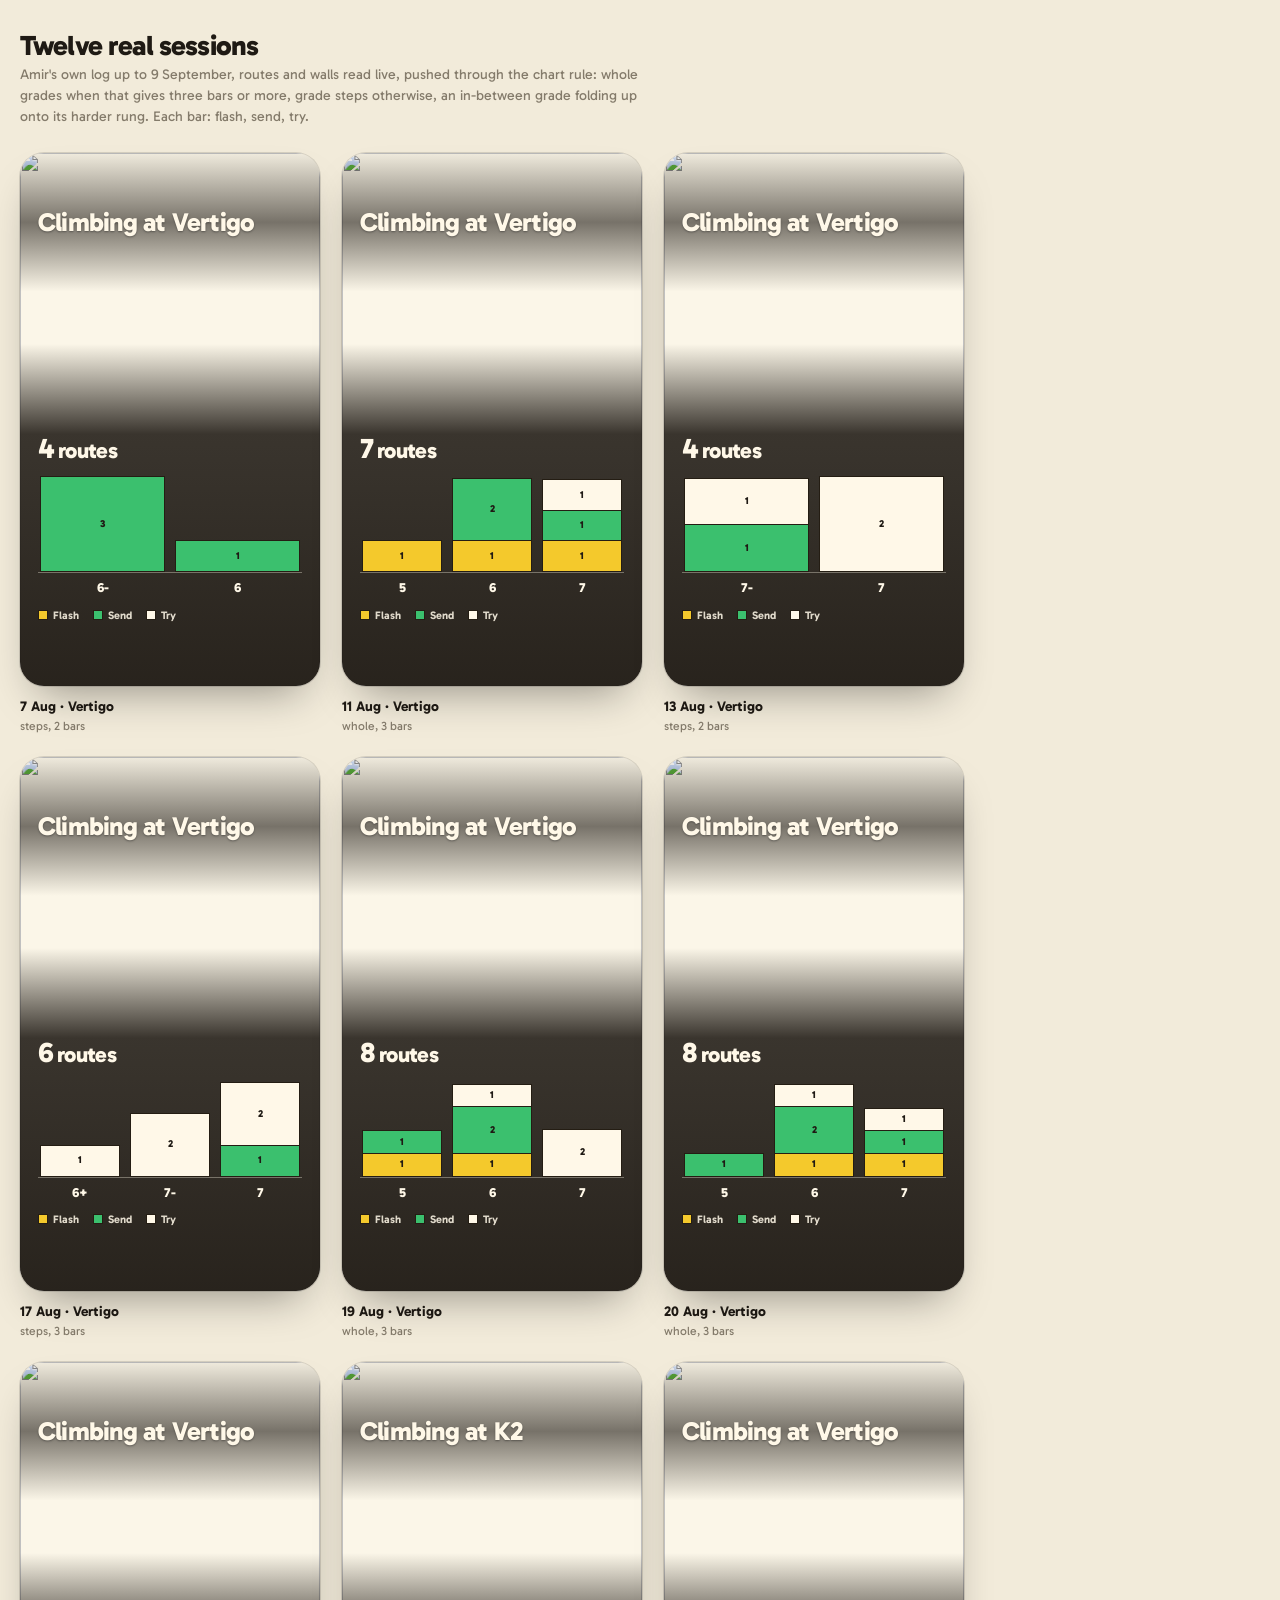
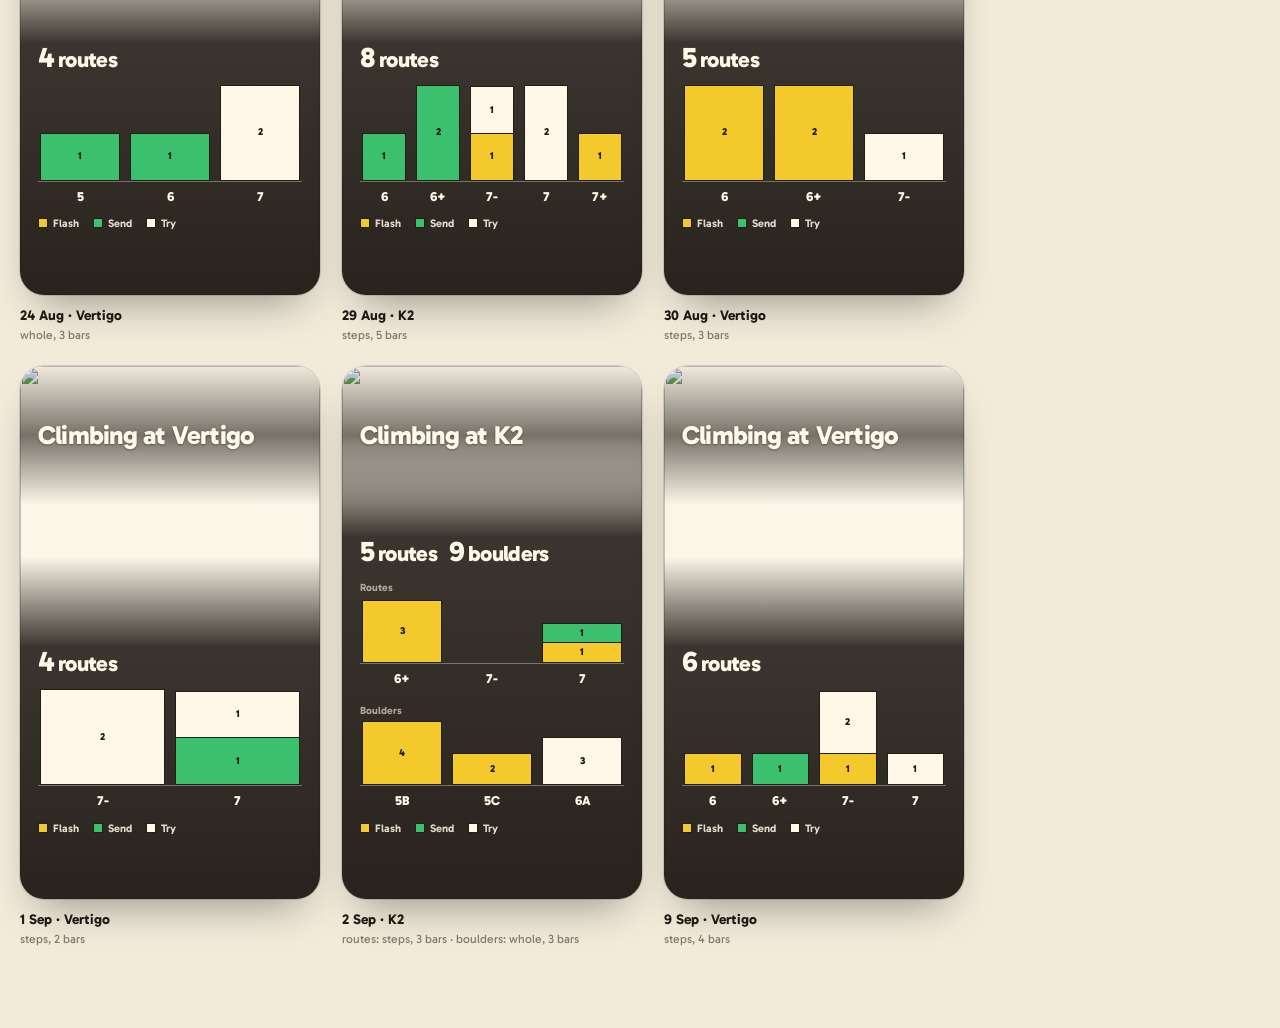
==== sessions.html @ 4f6001ca "Twelve real sessions through the chart rule" ====
<!doctype html>
<html lang="en">
<head>
<meta charset="utf-8">
<meta name="viewport" content="width=device-width, initial-scale=1, viewport-fit=cover">
<title>Twelve real sessions</title>
<link rel="preconnect" href="https://fonts.googleapis.com">
<link rel="preconnect" href="https://fonts.gstatic.com" crossorigin>
<link href="https://fonts.googleapis.com/css2?family=Gabarito:wght@400;500;600;700;800&display=swap" rel="stylesheet">
<link rel="stylesheet" href="./app.css">
<style>
  :root { --ink: #1F1A14; --muted: #847B6B; --line: #E5DCC4; --font-display: "Gabarito", system-ui, -apple-system, sans-serif; --cream: #FFF8E8; }
  * { box-sizing: border-box; }
  html, body { margin: 0; padding: 0; }
  body { background: var(--bg); color: var(--ink); font-family: var(--font-body); font-size: 15px; line-height: 1.5; -webkit-font-smoothing: antialiased; }
  .page { max-width: 1320px; margin: 0 auto; padding: 32px 20px 80px; }
  h1 { font-family: var(--font-display); font-weight: 800; font-size: 28px; letter-spacing: -.03em; margin: 0 0 4px; line-height: 1; }
  .lede { color: var(--muted); max-width: 640px; margin: 0 0 26px; font-size: 14px; }
  .grid { display: flex; flex-wrap: wrap; gap: 22px; }
  .opt { flex: none; width: 300px; }
  .opt .cap { font-family: var(--font-display); font-weight: 700; font-size: 14px; margin: 10px 0 0; }
  .opt .sub { color: var(--muted); font-size: 12px; }
  /* holds: holdHTML's emission, small */
  .hold.sm.hx { flex: 0 0 var(--hs); width: var(--hs); height: var(--hs); }
  .hold.sm.hx .route.sm { flex: 0 0 var(--hs); width: var(--hs); height: var(--hs); font-size: calc(var(--hs) * .3); --rox: 3px; --roy: 4px; --rbw: 2px; }
  .hold.sm.hx .badge-sent { width: 15px; height: 15px; top: -5px; right: -5px; }
  .hold.sm.hx .badge-sent svg { width: 8px; height: 8px; }

  /* ===== THE POSTER. 1080×1920, opaque. The lane's own wall photo is the
     whole picture. The place is the headline, the city under it, the date
     small. Then how much was climbed. Then ONE highlight if the session
     earned one, printed as the same tape the send sticker uses, so the two
     things people share are one family. On a quiet session the holds
     climbed sit where the tape would, no ticks, the count already says how
     many were sent. A paper foot with the lockup and the store line. */
  .card { width: 270px; aspect-ratio: 9 / 16; border-radius: 22px; overflow: hidden; position: relative; background: var(--paper-2);
    display: flex; flex-direction: column; box-shadow: 0 0 0 1px rgba(0,0,0,.12), 0 22px 44px -18px rgba(0,0,0,.4); }
  .card .ph { position: relative; flex: 1; min-height: 0; overflow: hidden; }
  .card .ph img { position: absolute; inset: 0; width: 100%; height: 100%; object-fit: cover; object-position: 60% 30%; }
  .card .scrim { position: absolute; inset: 0; background: linear-gradient(180deg, rgba(31,26,20,.05) 0%, rgba(31,26,20,.55) 13%, rgba(31,26,20,0) 26%, rgba(31,26,20,0) 50%, rgba(31,26,20,.86) 64%, rgba(31,26,20,.97) 100%); }
  .card .ph.plate { background: var(--ink); }
  .card .ph.plate::before { content: ""; position: absolute; inset: 0; opacity: .75;
    background-image: radial-gradient(circle, rgba(255,255,255,.16) 1.2px, transparent 1.5px); background-size: 7px 7px;
    -webkit-mask: linear-gradient(128deg, transparent 12%, #000 78%); mask: linear-gradient(128deg, transparent 12%, #000 78%); }
  .card .ph.plate .scrim { display: none; }
  .card .who { position: absolute; top: 16px; left: 18px; display: flex; align-items: center; gap: 8px; color: var(--cream); font-size: 12.5px; font-weight: 700; z-index: 2; }
  .card .who b { width: 26px; height: 26px; border-radius: 50%; background: linear-gradient(135deg,#F08227,#E555A7); border: 2px solid var(--cream); }
  .card .who .d { font-weight: 600; opacity: .7; margin-left: 2px; }
  /* the words: "Climbing at Vertigo" up top. The count
     of routes and boulders is the big figure. Then the one line the rule
     wrote, named for what it is: an epic project sent, a big flash, a new
     hardest. No date (the post carries one), no sends, no holds. */
  .card .top { position: absolute; top: 58px; left: 18px; right: 18px; color: var(--cream); z-index: 2; text-shadow: 0 1px 2px rgba(0,0,0,.35); }
  .card .top .hl { font-family: var(--font-display); font-weight: 800; font-size: 26px; letter-spacing: -.03em; line-height: .95; }
  .card .top .ctx { font-family: var(--font-display); font-weight: 700; font-size: 14px; color: rgba(255,248,232,.78); margin-top: 4px; }
  .card .words { position: absolute; left: 18px; right: 18px; bottom: 62px; color: var(--cream); z-index: 2; }
  .card .n { font-family: var(--font-display); font-weight: 800; font-size: 22px; letter-spacing: -.03em; line-height: 1.05; color: var(--cream); display: flex; gap: 12px; }
  .card .n b { font-weight: 800; font-size: 28px; letter-spacing: -.04em; margin-right: 4px; }
  /* the list: the hardest routes attempted, top three by grade. Small, so
     the photo keeps the frame: the name with the discipline under it, the
     outcome on the right in plain words. A rule puts a label over its row. */
  .card .list { margin-top: 10px; }
  .card .lt { font-size: 10.5px; font-weight: 700; color: rgba(255,248,232,.6); margin-bottom: 4px; }
  .card .li { display: flex; align-items: center; gap: 9px; padding: 5px 0; border-top: 1px solid rgba(255,248,232,.18); }
  .card .li .hold { flex: none; }
  .card .li .mid { flex: none; }
  .card .li .nm { font-family: var(--font-display); font-weight: 800; font-size: 13.5px; letter-spacing: -.02em; line-height: 1.05; white-space: nowrap; }
  .card .li .ds { font-size: 9.5px; font-weight: 600; color: rgba(255,248,232,.6); margin-top: 1px; }
  .card .li .out { flex: 1; min-width: 0; font-size: 11px; font-weight: 700; color: rgba(255,248,232,.85); text-align: right; line-height: 1.2; }
  .card .li .out.s { color: var(--green-lit); }
  .card .li .out.f { color: var(--yellow); }
  .hold.sm.h34 { flex: 0 0 28px; width: 28px; height: 28px; }
  .hold.sm.h34 .route.sm { flex: 0 0 28px; width: 28px; height: 28px; font-size: 8.5px; --rbw: 1.5px; }

  .card { width: 300px; border-radius: 28px; }
  .card .dim { position: absolute; top: 10px; right: 12px; z-index: 3; font-size: 10px; font-weight: 700; letter-spacing: .08em; text-transform: uppercase; color: #8a8273; }
  #png-unused { background-color: #e9e4d8;
    background-image: linear-gradient(45deg, #d9d2c2 25%, transparent 25%, transparent 75%, #d9d2c2 75%), linear-gradient(45deg, #d9d2c2 25%, transparent 25%, transparent 75%, #d9d2c2 75%);
    background-size: 16px 16px; background-position: 0 0, 8px 8px; }
  #png .ph { background: transparent; }

  .story .card { position: absolute; inset: 0; width: 100%; border-radius: 0; box-shadow: none; }
  .story .ig-bar, .story .ig-who, .story .ig-msg { z-index: 6; }
  .story .drop { z-index: 7; }
  .gap { height: 56px; }
  /* THE CHART. Same frame as the poster, the list swapped for a bar per
     whole grade, stacked by outcome: flash, send, try. Three colours, one
     legend. Counts sit on the bars. */
  .card .chart { margin-top: 14px; }
  .card .bars { display: flex; align-items: flex-end; gap: 10px; height: 96px; padding: 0 2px; border-bottom: 1.5px solid rgba(255,248,232,.35); }
  .card .bar { flex: 1; display: flex; flex-direction: column-reverse; justify-content: flex-start; height: 100%; }
  .card .seg { flex: none; height: calc(var(--u) * var(--k)); display: flex; align-items: center; justify-content: center; font-family: var(--font-display); font-weight: 800; font-size: 10px; color: var(--ink); border: 1.5px solid var(--ink-plate); }
  .card .seg + .seg { margin-bottom: -1.5px; }
  .card .seg.fl { background: var(--yellow); }
  .card .seg.se { background: var(--green-lit); }
  .card .seg.tr { background: var(--cream); color: var(--ink); }
  .card .axis { display: flex; gap: 10px; padding: 5px 2px 0; }
  .card .axis div { flex: 1; text-align: center; font-family: var(--font-display); font-weight: 800; font-size: 13px; color: var(--cream); }
  .card .legend { display: flex; gap: 14px; margin-top: 10px; font-size: 11px; font-weight: 700; color: rgba(255,248,232,.85); }
  .card .legend i { display: inline-block; width: 10px; height: 10px; border: 1.5px solid var(--ink-plate); margin-right: 5px; vertical-align: -1px; }
  .card .legend .fl i { background: var(--yellow); } .card .legend .se i { background: var(--green-lit); } .card .legend .tr i { background: var(--cream); }
  #png3-unused { background-color: #e9e4d8;
    background-image: linear-gradient(45deg, #d9d2c2 25%, transparent 25%, transparent 75%, #d9d2c2 75%), linear-gradient(45deg, #d9d2c2 25%, transparent 25%, transparent 75%, #d9d2c2 75%);
    background-size: 16px 16px; background-position: 0 0, 8px 8px; }
  #png3 .ph { background: transparent; }
  /* THE FULL LIST. Opaque, a photo of the gym itself behind it. Every
     climb from the hardest down, six rows, the rest counted in one line. */
  .card.full .scrim { background: linear-gradient(180deg, rgba(31,26,20,.05) 0%, rgba(31,26,20,.55) 13%, rgba(31,26,20,0) 26%, rgba(31,26,20,0) 40%, rgba(31,26,20,.9) 56%, rgba(31,26,20,.97) 100%); }
  .card.full .list { margin-top: 12px; }
  .card.full .li { padding: 4px 0; }
  .card.full .more { padding-top: 7px; border-top: 1px solid rgba(255,248,232,.18); font-size: 11px; font-weight: 700; color: rgba(255,248,232,.6); }
  /* The dark backing belongs to the words, not to the frame: it covers the
     block whatever its height, fades out 90px above it, and runs to the
     bottom edge. The old fixed scrim is kept only for the top title. */
  .card .scrim { background: linear-gradient(180deg, rgba(31,26,20,.05) 0%, rgba(31,26,20,.6) 13%, rgba(31,26,20,0) 26%) !important; }
  .card .words::before { content: ""; position: absolute; left: -18px; right: -18px; top: -90px; bottom: -70px; z-index: -1;
    background: linear-gradient(180deg, rgba(31,26,20,0) 0%, rgba(31,26,20,.88) 90px, rgba(31,26,20,.96) 100%); }
  .card .words { z-index: 2; }
  .card .ph { isolation: isolate; }

  .card { width: 300px; border-radius: 24px; }
  .card .chart + .chart { margin-top: 14px; }
  .card .ct { font-size: 10.5px; font-weight: 700; color: rgba(255,248,232,.6); margin-bottom: 4px; }
  .card .seg.em { background: transparent; border: none; }
</style>
</head>
<body>
<div class="page">
  <h1>Twelve real sessions</h1>
  <p class="lede">Amir's own log up to 9 September, routes and walls read live, pushed through the chart rule: whole grades when that gives three bars or more, grade steps otherwise, an in-between grade folding up onto its harder rung. Each bar: flash, send, try.</p>
  <div class="grid" id="grid"></div>
</div>
<script>
  var PHOTOS = { vertigo: "https://rtwpyhnmnrdedzvmehwr.supabase.co/storage/v1/object/public/wall-photos/vertigo-ab-anchor-8-1788968189180.jpg",
    k2: "https://rtwpyhnmnrdedzvmehwr.supabase.co/storage/v1/object/public/wall-photos/k2-bratislava-ab-lead-162-1789653473281.jpg" };
  // [date, gym slug, gym name, count line, charts: [[label or null, mode, bars]]]; bars: [grade, flash, send, try]
  var S = [
    ["7 Aug",  "vertigo", "Vertigo", [[4,"routes"]], [[null,"steps",[["6-",0,3,0],["6",0,1,0]]]]],
    ["11 Aug", "vertigo", "Vertigo", [[7,"routes"]], [[null,"whole",[["5",1,0,0],["6",1,2,0],["7",1,1,1]]]]],
    ["13 Aug", "vertigo", "Vertigo", [[4,"routes"]], [[null,"steps",[["7-",0,1,1],["7",0,0,2]]]]],
    ["17 Aug", "vertigo", "Vertigo", [[6,"routes"]], [[null,"steps",[["6+",0,0,1],["7-",0,0,2],["7",0,1,2]]]]],
    ["19 Aug", "vertigo", "Vertigo", [[8,"routes"]], [[null,"whole",[["5",1,1,0],["6",1,2,1],["7",0,0,2]]]]],
    ["20 Aug", "vertigo", "Vertigo", [[8,"routes"]], [[null,"whole",[["5",0,1,0],["6",1,2,1],["7",1,1,1]]]]],
    ["24 Aug", "vertigo", "Vertigo", [[4,"routes"]], [[null,"whole",[["5",0,1,0],["6",0,1,0],["7",0,0,2]]]]],
    ["29 Aug", "k2", "K2", [[8,"routes"]], [[null,"steps",[["6",0,1,0],["6+",0,2,0],["7-",1,0,1],["7",0,0,2],["7+",1,0,0]]]]],
    ["30 Aug", "vertigo", "Vertigo", [[5,"routes"]], [[null,"steps",[["6",2,0,0],["6+",2,0,0],["7-",0,0,1]]]]],
    ["1 Sep",  "vertigo", "Vertigo", [[4,"routes"]], [[null,"steps",[["7-",0,0,2],["7",0,1,1]]]]],
    ["2 Sep",  "k2", "K2", [[5,"routes"],[9,"boulders"]], [["Routes","steps",[["6+",3,0,0],["7-",0,0,0],["7",1,1,0]]],["Boulders","whole",[["5B",4,0,0],["5C",2,0,0],["6A",0,0,3]]]]],
    ["9 Sep",  "vertigo", "Vertigo", [[6,"routes"]], [[null,"steps",[["6",1,0,0],["6+",0,1,0],["7-",1,0,2],["7",0,0,1]]]]]
  ];
  function countHTML(n) { return '<div class="n">' + n.map(function (x) { return '<div><b>' + x[0] + '</b>' + x[1] + '</div>'; }).join('') + '</div>'; }
  function chartHTML(label, bars, h) {
    var max = Math.max.apply(null, bars.map(function (x) { return x[1] + x[2] + x[3]; })), u = Math.floor(h / max);
    function seg(k, cls) { return k ? '<div class="seg ' + cls + '" style="--u:' + u + 'px;--k:' + k + '">' + k + '</div>' : ''; }
    return '<div class="chart">' + (label ? '<div class="ct">' + label + '</div>' : '') +
      '<div class="bars" style="height:' + h + 'px">' + bars.map(function (x) { return '<div class="bar">' + seg(x[1], "fl") + seg(x[2], "se") + seg(x[3], "tr") + '</div>'; }).join('') + '</div>' +
      '<div class="axis">' + bars.map(function (x) { return '<div>' + x[0] + '</div>'; }).join('') + '</div></div>';
  }
  var LEGEND = '<div class="legend"><span class="fl"><i></i>Flash</span><span class="se"><i></i>Send</span><span class="tr"><i></i>Try</span></div>';
  document.getElementById("grid").innerHTML = S.map(function (s) {
    var h = s[4].length > 1 ? 64 : 96;
    return '<div class="opt"><div class="card"><div class="ph"><img class="bg" src="' + PHOTOS[s[1]] + '" alt=""><div class="scrim"></div>' +
      '<div class="top"><div class="hl">Climbing at ' + s[2] + '</div></div>' +
      '<div class="words">' + countHTML(s[3]) + s[4].map(function (c) { return chartHTML(c[0], c[2], h); }).join('') + LEGEND + '</div></div></div>' +
      '<div class="cap">' + s[0] + ' · ' + s[2] + '</div><div class="sub">' + s[4].map(function (c) { return (c[0] ? c[0].toLowerCase() + ': ' : '') + c[1] + ', ' + c[2].length + ' bars'; }).join(' · ') + '</div></div>';
  }).join('');
</script>
</body>
</html>
---- app.css ----
:root{--bg: #F2EBDA;--paper: #FFFFFF;--paper-2: #FBF6E8;--ink-2: #3E362C;--faint: #BDB3A0;--line-2: #D2C7AC;--ink-plate: #241D13;--red: #E23B2E;--red-d: #B22A20;--orange: #F08227;--orange-d: #C5641B;--yellow: #F4C92C;--yellow-d: #B6921A;--green: #2FA058;--green-d: #1F7A3F;--blue: #2B7BD8;--blue-d: #1E5BA2;--purple: #8147D0;--purple-d: #5E2FA0;--pink: #E555A7;--black: #2A241D;--soft-shadow: 0 2px 0 rgba(31,26,20,.06), 0 8px 18px -8px rgba(31,26,20,.18);--font-body: "Gabarito", system-ui, -apple-system, sans-serif;--font-mono: "Gabarito", system-ui, -apple-system, sans-serif;--card: #ffffff;--ab: #16a34a;--boulder: #ea580c;--green-lit: #3BC06E;--elec-core: #FFFDF0;--proj: #E8A02C;--hot-core: #FFE9A8;--hot-1: #FFB347;--hot-2: #F97316;--hot-3: #E23B2E;--ply-dot: rgba(95,72,38,.13);--tabbar-h: 80px;--demo-bar-h: 40px}:root{--radius-jug: 58% 42% 55% 45% / 55% 50% 50% 45%}.route{--c: #6b7280;--plate: var(--ink-plate);--rbw: 3px;--rox: 6px;--roy: 7px;--rdot: 1.6px;--rgrid: 7.5px;--rhi: 13%;position:relative;aspect-ratio:1 / 1;border-radius:var(--radius-jug);display:flex;align-items:center;justify-content:center;font-size:17px;cursor:pointer;user-select:none;background-color:var(--c);border:var(--rbw) solid var(--plate);box-shadow:var(--rox) var(--roy) 0 0 color-mix(in srgb,var(--c) 52%,var(--plate));transition:transform 80ms ease}.route.is-deep{--plate: #F5F1E8}.route:active{transform:scale(.95)}.route:before{content:"";position:absolute;inset:0;border-radius:inherit;pointer-events:none;z-index:1;background-image:radial-gradient(circle,color-mix(in srgb,var(--c) 42%,var(--plate)) var(--rdot),transparent calc(var(--rdot) + .3px));background-size:var(--rgrid) var(--rgrid);-webkit-mask:radial-gradient(ellipse 105% 95% at 74% 88%,#000,transparent 60%);mask:radial-gradient(ellipse 105% 95% at 74% 88%,#000,transparent 60%)}.route:after{content:"";position:absolute;inset:0;border-radius:inherit;pointer-events:none;z-index:2;background:radial-gradient(circle at 30% 24%,color-mix(in srgb,var(--c) 55%,#ffffff) 0 var(--rhi),transparent calc(var(--rhi) + 1%))}.route .grade{line-height:1;position:relative;z-index:3;font-family:var(--font-display);font-weight:800}.route .bolt{position:absolute;z-index:2;top:13%;right:15%;width:10%;height:10%;border-radius:50%;background:var(--plate)}.route .acc2{--s: 74%;position:absolute;inset:0;border-radius:inherit;z-index:2;pointer-events:none;background-image:linear-gradient(to right,transparent calc(var(--s) - 1.6px),var(--ink-plate) calc(var(--s) - 1.6px) calc(var(--s) + 1.6px),transparent calc(var(--s) + 1.6px)),linear-gradient(to right,transparent var(--s),var(--a) var(--s))}.route .acc2:after{content:"";position:absolute;inset:0;border-radius:inherit;background-image:radial-gradient(circle,color-mix(in srgb,var(--a) 42%,var(--ink-plate)) var(--rdot),transparent calc(var(--rdot) + .3px));background-size:var(--rgrid) var(--rgrid);-webkit-mask:linear-gradient(to right,transparent var(--s),#000 var(--s));mask:linear-gradient(to right,transparent var(--s),#000 var(--s))}.route.boul .grade{font-size:13px;letter-spacing:-.02em}.route.sm.boul .grade{font-size:11px}.jug{position:relative;font-size:13px}.jug.sm{flex:0 0 52px;width:52px;font-size:10px}.jug .route{position:relative;z-index:1;width:100%}.jug .t-tag{position:absolute;z-index:5;right:-7%;bottom:-6%;overflow:hidden;font-family:var(--font-display);font-weight:800;letter-spacing:-.02em;line-height:1;color:var(--sfg);display:flex;align-items:center;justify-content:center;-webkit-font-smoothing:antialiased;padding:.32em .5em .34em;border-radius:.32em;background:var(--sc);border:.13em solid var(--ink-plate);transform:rotate(-7deg);box-shadow:.13em .16em color-mix(in srgb,var(--sc) 50%,var(--ink-plate))}.jug .t-tag .gnum{position:relative;z-index:2}.jug .crease{position:absolute;z-index:3;pointer-events:none;background:transparent}.jug .crease.soft{box-shadow:inset 0 0 0 .09em #ffffff4d,0 0 .16em .01em #1f1a142e,0 0 0 1000px #1f1a141a}.route.complete{border-color:var(--green);box-shadow:var(--rox) var(--roy) 0 0 color-mix(in srgb,var(--green) 55%,var(--plate))}.route.complete .bolt{background:var(--green)}.route .sent-wash{position:absolute;inset:0;border-radius:inherit;z-index:2;pointer-events:none;background:#ffffff57}.route.neon-hold{box-shadow:var(--rox) var(--roy) 0 0 color-mix(in srgb,var(--c) 52%,var(--plate)),0 0 9px 1px var(--c)}.route.complete.neon-hold{box-shadow:var(--rox) var(--roy) 0 0 color-mix(in srgb,var(--green) 55%,var(--plate)),0 0 9px 1px var(--c)}.route.sm{flex:0 0 52px;width:52px;height:52px;aspect-ratio:auto;font-size:14px;--rbw: 2px;--rox: 4px;--roy: 5px;--rdot: 1.2px;--rgrid: 6px;--rhi: 11%}.hold{position:relative;display:block}.hold.sm{flex:0 0 52px;width:52px;height:52px}.hold .route{width:100%}.badge-p{position:absolute;top:-6px;right:-6px;width:21px;height:21px;border-radius:50%;background:#fef3c7;color:#b45309;font-size:12px;font-weight:800;display:flex;align-items:center;justify-content:center;box-shadow:0 1px 3px #0006;border:2px solid #b45309;z-index:4}.badge-sent{position:absolute;top:-7px;right:-7px;width:21px;height:21px;border-radius:50%;background:var(--green);color:#fff;display:flex;align-items:center;justify-content:center;border:2px solid var(--ink-plate);z-index:4;font-size:11px;font-weight:800}.badge-sent svg{width:12px;height:12px}.badge-sent.gold{background:var(--yellow);color:var(--ink-plate)}#plannerPage .plan-row,.route-row .plan-row{border-bottom:1px solid rgba(31,26,20,.06)}#plannerPage .plan-row:last-of-type,.route-row .plan-row:last-of-type{border-bottom:0}#plannerPage .frow,.route-row .frow{display:flex;align-items:center;gap:8px;padding:10px 2px;cursor:pointer}#plannerPage .frow.tall,.route-row .frow.tall{align-items:flex-start}#plannerPage .frow.tall .dp-mid,.route-row .frow.tall .dp-mid{padding-top:2px}#plannerPage .frow.tall .pick-zone,.route-row .frow.tall .pick-zone{align-self:stretch}#plannerPage .plan-jug,.route-row .plan-jug{position:relative;flex:0 0 52px;width:52px;display:block}#plannerPage .plan-jug .hold,#plannerPage .plan-jug .jug,#plannerPage .plan-jug .jug-zone,.route-row .plan-jug .jug-zone{pointer-events:none}#plannerPage .dp-mid,.route-row .dp-mid{flex:1;min-width:0;display:flex;flex-direction:column;gap:1px;padding-left:6px}#plannerPage .dp-rname,.route-row .dp-rname{font-family:var(--font-display);font-weight:700;font-size:13px;color:var(--ink);line-height:1.15;margin-bottom:2px;overflow:hidden;text-overflow:ellipsis;white-space:nowrap}#plannerPage .dp-fact,.route-row .dp-fact{font-size:12px;color:var(--muted);line-height:1.35}#plannerPage .fact-stat,.route-row .fact-stat{display:flex;flex-wrap:wrap;align-items:baseline;gap:5px;line-height:1.1}#plannerPage .fact-stat .n,.route-row .fact-stat .n{font-family:var(--font-display);font-weight:800;font-size:17px;letter-spacing:-.02em;color:var(--ink)}#plannerPage .fact-stat .w,#plannerPage .fact-stat .age,.route-row .fact-stat .age{font-family:var(--font-mono);font-size:11.5px;font-weight:600;letter-spacing:0;color:var(--muted)}#plannerPage .fact-stat .age.fresh,.route-row .fact-stat .age.fresh{color:var(--green-d)}#plannerPage .fact-stat .age.due,.route-row .fact-stat .age.due{color:var(--red)}.dp-word{font-family:var(--font-mono);font-size:11.5px;font-weight:600;letter-spacing:0;margin-bottom:1px}.dp-word.complete{color:#15803d}.dp-word.projecting{color:#b45309}.dp-word.untried{color:var(--muted)}.dp-word.gold{color:var(--yellow-d)}#plannerPage .pick-zone,.route-row .pick-zone{flex:0 0 auto;align-self:stretch;min-height:52px;display:flex;align-items:center;justify-content:flex-end;gap:6px;padding:0 2px 0 0;background:none;border:0;cursor:pointer}#plannerPage .pick-ring,.route-row .pick-ring{flex:0 0 34px;width:34px;height:34px;border-radius:8px;border:2px solid var(--line-2);background:var(--card);color:transparent;display:flex;align-items:center;justify-content:center}#plannerPage .pick-ring.on,.route-row .pick-ring.on{background:var(--green);border-color:var(--green-d);color:#fff;box-shadow:0 0 0 3px #2fa05833}#plannerPage .pick-ring svg,.route-row .pick-ring svg{width:16px;height:16px}#plannerPage .pick-lbl,.route-row .pick-lbl{font-family:var(--font-mono);font-size:9.5px;font-weight:600;letter-spacing:0;color:var(--muted);text-align:right;line-height:1.15;width:70px}#plannerPage .pick-zone[aria-pressed=true] .pick-lbl,.route-row .pick-zone[aria-pressed=true] .pick-lbl{color:var(--green-d)}.dd .lc-row,.climb-rows .lc-row{display:grid;grid-template-columns:58px 52px 1fr;column-gap:5px;align-items:start;padding:13px 0;border-top:1px solid var(--line)}.dd .lc-row:first-child,.climb-rows .lc-row:first-child{border-top:none}.dd .lc-jugbox,.climb-rows .lc-jugbox{display:flex;align-items:flex-start;justify-content:center;margin-right:17px}.dd .lc-name,.climb-rows .lc-name{font-family:var(--font-display);font-weight:700;font-size:15.5px;letter-spacing:-.015em;line-height:1.1;color:var(--ink)}.dd .lc-disc,.climb-rows .lc-disc,.climb-rows .lc-you{margin-top:5px;font-family:var(--font-mono);font-size:11px;font-weight:600;letter-spacing:0;color:var(--muted)}.climb-rows .lc-you{color:var(--ink)}.climb-rows .lc-you.untried{color:var(--muted)}.climb-rows .lc-you+.lc-you{margin-top:2px}.dd .lc-state,.climb-rows .lc-state{display:flex;flex-direction:column;gap:4px;text-align:left}.dd .lc-state .lc-out,.climb-rows .lc-state .lc-out{white-space:normal;line-height:17.05px}.dd .lc-state .lc-nb,.climb-rows .lc-state .lc-nb{white-space:nowrap}.dd .lc-out,.climb-rows .lc-out{font-family:var(--font-mono);font-size:11px;font-weight:600;letter-spacing:0;color:var(--ink-2);white-space:nowrap}.dd .lc-out.send,.climb-rows .lc-out.send{color:var(--green-d)}.dd .lc-out.try,.climb-rows .lc-out.try{color:var(--muted)}.dd .lc-more,.climb-rows .lc-more{width:100%;margin-top:4px;background:transparent;border:none;padding:13px 0 6px;border-top:1.5px dashed var(--line-2);font-family:var(--font-display);font-size:13px;font-weight:700;letter-spacing:-.01em;color:var(--orange-d);cursor:pointer;display:flex;align-items:center;justify-content:center;gap:6px}.dd .lc-more svg,.climb-rows .lc-more svg{width:14px;height:14px}.dd .lc-hidden,.climb-rows .lc-hidden{display:none}.dd .lc-cat,.climb-rows .lc-cat{margin-top:3px;line-height:1.2;white-space:normal;font-family:var(--font-mono);font-size:11px;font-weight:600;letter-spacing:0;color:var(--ink)}.dd .lc-fact,.climb-rows .lc-fact{margin-top:9px}.dd .fact-stat,.climb-rows .fact-stat{display:flex;flex-wrap:wrap;align-items:baseline;gap:5px;line-height:1.1}.dd .fact-stat .n,.climb-rows .fact-stat .n{font-family:var(--font-display);font-weight:800;font-size:17px;letter-spacing:-.02em;color:var(--ink)}.dd .fact-stat .w,.climb-rows .fact-stat .w{font-family:var(--font-mono);font-size:11.5px;font-weight:600;letter-spacing:0;color:var(--muted)}.dd .stamps,.climb-rows .stamps{display:flex;gap:5px;margin-top:10px;flex-wrap:wrap}.dd .stamp,.climb-rows .stamp{width:30px;border:1.5px solid var(--line-2);border-radius:7px;background:var(--paper);overflow:hidden;text-align:center}.dd .stamp .sm,.climb-rows .stamp .sm{display:block;font-family:var(--font-mono);font-size:7.5px;font-weight:600;letter-spacing:0;color:var(--muted);background:var(--paper-2);padding:2px 0 1px}.dd .stamp .sd,.climb-rows .stamp .sd{display:block;font-family:var(--font-display);font-weight:800;font-size:13px;color:var(--ink);padding:2px 0 3px;line-height:1}.dd .stamp.send,.climb-rows .stamp.send{background:var(--green);border-color:var(--green-d)}.dd .stamp.send .sm,.climb-rows .stamp.send .sm{background:#00000029;color:#ffffffeb}.dd .stamp.send .sd,.climb-rows .stamp.send .sd{color:#fff}.post{background:var(--paper);border-radius:22px;padding:16px 18px 12px;box-shadow:var(--soft-shadow);margin-bottom:24px;position:relative;overflow:hidden}.p-head{display:flex;align-items:center;gap:12px;margin-bottom:12px}.avatar{width:44px;height:44px;border-radius:50%;display:flex;align-items:center;justify-content:center;font-family:var(--font-display);font-weight:800;color:#fff;font-size:16px;letter-spacing:-.02em;box-shadow:var(--soft-shadow);position:relative;flex:0 0 44px}.avatar:after{content:"";position:absolute;top:6px;left:8px;width:12px;height:8px;border-radius:50%;background:#ffffff6b;filter:blur(2px)}.avatar span{position:relative;z-index:1;text-shadow:0 1px 0 rgba(0,0,0,.15)}.avatar.photo{overflow:hidden;background:var(--paper-2);margin:0}.avatar.photo:after{display:none}.avatar.photo img{width:100%;height:100%;object-fit:cover;display:block}.avatar.a-red{background:linear-gradient(140deg,var(--red),var(--orange))}.avatar.a-blue{background:linear-gradient(140deg,var(--blue),var(--purple))}.avatar.a-green{background:linear-gradient(140deg,var(--green),var(--blue))}.avatar.a-purple{background:linear-gradient(140deg,var(--purple),var(--pink))}.avatar.a-orange{background:linear-gradient(140deg,var(--orange),var(--yellow))}.avatar.a-pink{background:linear-gradient(140deg,var(--pink),var(--purple))}.avatar.a-gym{background:var(--orange);border-radius:14px 16px 12px 18px/16px 12px 18px 14px}.avatar.a-gym:after{width:14px;height:8px;top:7px;left:9px}.p-id{display:flex;flex-direction:column;min-width:0;flex:1 1 auto}.p-id-row{display:flex;align-items:baseline;gap:6px;flex-wrap:wrap}.p-name{font-family:var(--font-display);font-weight:800;font-size:15.5px;line-height:1.1;letter-spacing:-.015em;color:var(--ink)}.post.v2{padding:14px 16px 10px}.post.v2 .p-head{margin-bottom:10px;align-items:center}.post.v2 .p-id-row{gap:5px}.v2-headline{font-family:var(--font-display);font-weight:700;font-size:19px;line-height:1.2;letter-spacing:-.025em;color:var(--ink);margin:2px 0 14px;text-wrap:pretty}.v2-headline em{font-style:normal;color:var(--orange-d)}.post.v2 .p-meta-v2{font-family:var(--font-mono);font-size:11.5px;font-weight:600;letter-spacing:0;color:var(--muted);margin-top:3px}.v2-caption{font-family:var(--font-body);font-weight:500;font-size:14.5px;line-height:1.5;color:var(--ink-2);letter-spacing:-.003em;margin:2px 0 12px}.friend-post .v2-headline,.set-post .v2-headline{margin-bottom:5px}.friend-post .fr-count,.set-post .fr-count{margin:0 0 14px}.friend-post.fr-own{background:var(--ink-plate)}.friend-post.fr-own .v2-headline,.friend-post.fr-own .p-name{color:#fff8e8}.friend-post.fr-own .v2-headline em{color:var(--orange)}.friend-post.fr-own .fr-count{color:#fff8e8cc}.friend-post.fr-own .p-meta-v2{color:#fff8e88c}.fr-redate{position:relative;display:inline-block;padding-bottom:1px;border-bottom:1px dotted rgba(255,248,232,.45);cursor:pointer}.fr-redate:active{transform:scale(.94)}.fr-redate input{position:absolute;inset:0;width:100%;height:100%;opacity:0;border:0;padding:0;margin:0;cursor:pointer;-webkit-appearance:none;appearance:none}.friend-post.fr-own .fr-mod .mf-card{border:1px solid rgba(255,255,255,.5)}.friend-post.fr-own .climb-rows .lc-name{color:#fff8e8}.friend-post.fr-own .climb-rows .lc-disc{color:#fff8e88c}.friend-post.fr-own .climb-rows .lc-out{color:#fff8e8cc}.friend-post.fr-own .climb-rows .lc-out.try{color:#fff8e88c}.friend-post.fr-own .climb-rows .lc-out.send{color:var(--green)}.friend-post.fr-own .climb-rows .lc-row{border-top-color:#fff8e824}.friend-post.fr-own .climb-rows .lc-cat,.friend-post.fr-own .climb-rows .fact-stat .n{color:#fff8e8}.friend-post.fr-own .climb-rows .fact-stat .w{color:#fff8e88c}.friend-post.fr-own .climb-rows .stamp .sd{color:#fff8e8}.friend-post.fr-own .see-climbs{color:var(--orange)}.climb-rows .lc-row[data-rm],.friend-post .mf-card[data-rm]{cursor:pointer}.friend-post .mf-card[data-rm]:active{transform:scale(.985)}.friend-post.fr-own .climb-rows .rowmap{border-color:#ffffff80}.friend-post .fr-count-row,.set-post .fr-count-row{display:flex;align-items:center;justify-content:space-between;gap:10px;margin:0 0 14px}.friend-post .fr-count-row .fr-count,.set-post .fr-count-row .fr-count{margin:0}.friend-post .see-climbs,.set-post .see-climbs{background:none;border:none;padding:0;margin:0;cursor:pointer;flex:none;font-family:var(--font-display);font-size:13px;font-weight:700;letter-spacing:-.01em;color:var(--orange-d);display:inline-flex;align-items:center;gap:5px}.friend-post .see-climbs svg,.set-post .see-climbs svg{width:13px;height:13px;transition:transform .15s ease}.friend-post .see-climbs.open svg,.set-post.open .see-climbs svg{transform:rotate(180deg)}.friend-post .fr-mod{margin-top:2px;padding-top:12px;border-top:1px solid var(--line-2)}.friend-post.fr-own .climb-rows{--paper: var(--ink-plate)}.friend-post.climbs-open .fr-mod{display:none}.bm-foot{display:flex;align-items:center;margin-top:12px;padding-top:10px;border-top:1px solid var(--line-2)}.bm-foot.bm-none{display:none}.friend-post:not(.climbs-open) .fr-mod.fr-strip:has(+.bm-foot:not(.bm-none)){margin-bottom:0}.friend-post:not(.climbs-open) .fr-mod.fr-strip+.bm-foot{margin-top:0;border-top:0}.bm{background:none;border:none;padding:4px 0;margin:0;position:relative;display:inline-flex;align-items:center;gap:6px;white-space:nowrap;font:inherit}button.bm{cursor:pointer}.bm .lbl{font-family:var(--font-display);font-size:13px;font-weight:700;letter-spacing:-.01em;color:var(--ink-2);font-variant-numeric:tabular-nums}.bm.on .lbl{color:var(--orange-d)}.bm .pile{display:inline-flex;align-items:center;font-size:24px;line-height:1;padding-left:8px}.bm .fs{display:inline-block;margin-left:-8px;transform:rotate(var(--r, 0deg));filter:grayscale(1) brightness(var(--b, 1)) drop-shadow(1.5px 0 0 var(--paper)) drop-shadow(-1.5px 0 0 var(--paper)) drop-shadow(0 1.5px 0 var(--paper)) drop-shadow(0 -1.5px 0 var(--paper))}.bm .fs.ghost{filter:grayscale(1) opacity(.3)}.bm .fs.me{position:relative;z-index:1;transform:rotate(-12deg) scale(1.18);filter:drop-shadow(1.5px 0 0 var(--paper)) drop-shadow(-1.5px 0 0 var(--paper)) drop-shadow(0 1.5px 0 var(--paper)) drop-shadow(0 -1.5px 0 var(--paper)) drop-shadow(0 2px 0 rgba(31,26,20,.25))}@keyframes bm-drop{0%{opacity:0;transform:translate(16px,-22px) rotate(30deg) scale(1.7)}55%{opacity:1;transform:translate(-2px,3px) rotate(-16deg) scale(1.05)}to{transform:rotate(-12deg) scale(1.18)}}@keyframes bm-jig{0%,to{transform:rotate(var(--r, 0deg))}45%{transform:translate(-2px,2px) rotate(calc(var(--r, 0deg) - 8deg))}70%{transform:translate(1px,-1px) rotate(calc(var(--r, 0deg) + 4deg))}}.bm.hit .fs.me{animation:bm-drop .34s cubic-bezier(.3,1.4,.5,1)}.bm.hit .fs:not(.me){animation:bm-jig .3s ease-out .14s}.climb-rows .lc-row.has-bump{grid-template-columns:58px 52px 1fr auto}.bm.row{justify-self:end;align-self:start;margin:-3px 0 0 8px;gap:5px}.bm.row .pile{font-size:20px}.bm.row .fs{margin-left:-7px}.friend-post.fr-own .bm-foot{--paper: var(--ink-plate);border-top-color:#fff8e824}.friend-post.fr-own .bm .lbl{color:#fff8e8cc}.friend-post.fr-own .bm .fs{filter:grayscale(1) brightness(calc(var(--b, 1) * 1.25)) drop-shadow(1.5px 0 0 var(--paper)) drop-shadow(-1.5px 0 0 var(--paper)) drop-shadow(0 1.5px 0 var(--paper)) drop-shadow(0 -1.5px 0 var(--paper))}.friend-post .fr-mod.fr-strip{position:relative;overflow:hidden;border-top:0;margin:2px -16px -10px;padding:14px 16px 16px;background:var(--ink-plate)}.friend-post.fr-own .fr-mod.fr-strip{border-top:1px solid rgba(255,255,255,.5)}.friend-post .fr-strip[data-rm]{cursor:pointer}.fr-strip .wall{position:absolute;inset:0;background-size:cover;background-position:center 30%}.fr-strip .scrim{position:absolute;inset:0;background:linear-gradient(100deg,#1f1a14eb,#1f1a14b8 55%,#1f1a146b)}.fr-strip .fs-in{position:relative;z-index:1}.fr-strip .fs-say{margin:0 0 12px;font-family:var(--font-display);font-weight:800;font-size:19px;letter-spacing:-.02em;line-height:1.2;color:#fff}.fr-strip .fs-row{display:flex;align-items:flex-start;gap:12px}.fr-strip .fs-tx{min-width:0;flex:1}.fr-strip .fs-nm{color:#fff;font-size:15px;font-weight:700;letter-spacing:-.01em;line-height:1.25}.fr-strip .fs-disc{color:#ffffffbf;font-size:12.5px;line-height:1.3;margin-top:1px}.fr-strip .fs-why{color:#ffffffe6;font-size:12.5px;font-weight:700;line-height:1.3;margin-top:4px}.fr-strip .mf-jug{--s: 48px}.fr-strip .mf-jug b{font-size:15px}.fr-strip .fact-stat{display:flex;flex-wrap:nowrap;align-items:baseline;gap:5px;line-height:1.1;margin-top:4px}.fr-strip .fact-stat .n{font-family:var(--font-display);font-weight:800;font-size:17px;letter-spacing:-.02em;color:#fff;line-height:1}.fr-strip .fact-stat .w{font-family:var(--font-mono);font-size:11.5px;font-weight:600;letter-spacing:0;color:#ffffffd1;white-space:nowrap}.friend-post .fr-mod.fr-strip .stamps{margin-top:10px}.friend-post .fr-mod.fr-strip .fproj{margin-top:14px}.friend-post .fr-mod.fr-strip .fproj .t{color:#fff8e8bf}.friend-post .fr-mod.fr-strip .fproj .t b{color:#fff8e8}.friend-post .fr-mod.fr-strip .fproj .t b.n{font-family:var(--font-display);font-weight:800;font-size:15px;letter-spacing:-.02em}.friend-post .fr-mod.fr-strip .fproj .fce{border-color:#140e098c}.friend-post .fr-mod.fr-strip .fproj .fce.me:not(:has(img)){background:var(--orange)}.friend-post .mf-card{box-shadow:none;background:var(--paper-2);margin-bottom:0;padding:10px 12px 11px}.friend-post .fr-mod .stamps{display:flex;gap:5px;flex-wrap:wrap;margin-top:8px}.friend-post .fr-mod .stamp{width:26px;border:1.5px solid var(--line-2);border-radius:7px;background:var(--paper);overflow:hidden;text-align:center}.friend-post .fr-mod .stamp .sm{display:block;font-family:var(--font-mono);font-size:7.5px;font-weight:600;letter-spacing:0;color:var(--muted);background:var(--paper-2);padding:2px 0 1px}.friend-post .fr-mod .stamp .sd{display:block;font-family:var(--font-display);font-weight:800;font-size:11px;color:var(--ink);padding:1px 0 2px;line-height:1}.friend-post .fr-mod .stamp.send{background:var(--green);border-color:var(--green-d)}.friend-post .fr-mod .stamp.send .sm{background:#00000029;color:#ffffffeb}.friend-post .fr-mod .stamp.send .sd{color:#fff}.climb-rows .lc-vs{display:flex;flex-direction:column;gap:3px;margin-top:4px}.climb-rows .lc-side{display:flex;align-items:center;gap:5px;height:20px}.climb-rows .lc-side .lc-you{margin-top:0;color:var(--muted)}.climb-rows .lc-side .lc-you b{color:var(--ink);font-weight:600}.climb-rows .lc-side .fce{width:20px;height:20px;border-radius:50%;flex:none;display:flex;align-items:center;justify-content:center;overflow:hidden;font-family:var(--font-display);font-weight:800;font-size:9px;color:#fff;border:2px solid var(--paper)}.climb-rows .lc-side .fce:not(:has(img)){background:var(--purple)}.climb-rows .lc-side .fce.me:not(:has(img)){background:var(--orange)}.climb-rows .lc-side .fce img{width:100%;height:100%;object-fit:cover;display:block}.climb-rows .lc-side .fce.ring{box-shadow:0 0 0 1.5px var(--green-d)}.friend-post .fr-mod .fproj{display:flex;align-items:center;gap:8px;margin-top:10px}.friend-post .fr-mod .fproj .faces{display:flex;flex:none}.friend-post .fr-mod .fproj .fce{width:20px;height:20px;border-radius:50%;flex:none;display:flex;align-items:center;justify-content:center;overflow:hidden;font-family:var(--font-display);font-weight:800;font-size:9px;color:#fff;border:2px solid var(--paper);box-shadow:0 0 0 .5px #ffffffe6}.friend-post .fr-mod .fproj .fce:not(:has(img)){background:var(--purple)}.friend-post .fr-mod .fproj .fce+.fce{margin-left:-7px}.friend-post .fr-mod .fproj .fce img{width:100%;height:100%;object-fit:cover;display:block}.friend-post .fr-mod .fproj .t{font-size:12.5px;font-weight:600;color:var(--muted);line-height:1.3}.friend-post .fr-mod .fproj .t b{color:var(--ink);font-weight:700}.friend-post .fr-mod .mf-card.big .fproj .t{color:#fff8e8bf}.friend-post .fr-mod .mf-card.big .fproj .t b{color:#fff8e8}.friend-post .fr-mod .mf-card.big .fproj .fce{border-color:#140e098c}.dd .rowmap,.mf-card .rowmap,.climb-rows .rowmap,.route-row .rowmap,.lost-row .rowmap,.set-post .rowmap,.fr-strip .rowmap{position:relative;height:210px;border-radius:12px;overflow:hidden;border:1px solid var(--line-2);background:var(--paper-2)}.dd .rowmap{margin:10px 0 12px}.mf-card .rowmap{margin-top:11px}.fr-strip .rowmap{margin-top:14px;z-index:1}.climb-rows .rowmap{margin:10px 0 2px}.set-post .rowmap{margin:12px 0}.route-row .rowmap,.lost-row .rowmap{margin:0 0 12px}.dd .rowmap .rowmap-floor,.mf-card .rowmap .rowmap-floor,.climb-rows .rowmap .rowmap-floor,.route-row .rowmap .rowmap-floor,.lost-row .rowmap .rowmap-floor,.set-post .rowmap .rowmap-floor,.fr-strip .rowmap .rowmap-floor{position:absolute;top:0;left:0;width:100%;height:100%;object-fit:cover;transform-origin:top left;filter:grayscale(.4) sepia(.18) saturate(.95) contrast(1.04) brightness(1.08)}.dd .rowmap.collapsed,.mf-card .rowmap.collapsed,.climb-rows .rowmap.collapsed,.route-row .rowmap.collapsed,.lost-row .rowmap.collapsed,.fr-strip .rowmap.collapsed{display:none}.dd .loc-jug,.mf-card .loc-jug,.climb-rows .loc-jug,.route-row .loc-jug,.lost-row .loc-jug,.set-post .loc-jug,.fr-strip .loc-jug{position:absolute;width:15px;height:15px;border-radius:50%;border:2px solid var(--ink-plate);transform:translate(-50%,-50%);z-index:3;box-shadow:1.5px 2px #1f1a1452,0 1px 3px #0006;pointer-events:none}.dd .rowmap-wall,.mf-card .rowmap-wall,.climb-rows .rowmap-wall,.route-row .rowmap-wall,.lost-row .rowmap-wall,.fr-strip .rowmap-wall{position:absolute;inset:0;width:100%;height:100%;object-fit:cover;display:none}.dd .rowmap.show-wall .rowmap-floor,.dd .rowmap.show-wall .loc-jug,.mf-card .rowmap.show-wall .rowmap-floor,.mf-card .rowmap.show-wall .loc-jug,.climb-rows .rowmap.show-wall .rowmap-floor,.climb-rows .rowmap.show-wall .loc-jug,.route-row .rowmap.show-wall .rowmap-floor,.lost-row .rowmap.show-wall .rowmap-floor,.route-row .rowmap.show-wall .loc-jug,.lost-row .rowmap.show-wall .loc-jug,.fr-strip .rowmap.show-wall .rowmap-floor,.fr-strip .rowmap.show-wall .loc-jug{display:none}.dd .rowmap.show-wall .rowmap-wall,.mf-card .rowmap.show-wall .rowmap-wall,.climb-rows .rowmap.show-wall .rowmap-wall,.route-row .rowmap.show-wall .rowmap-wall,.lost-row .rowmap.show-wall .rowmap-wall,.fr-strip .rowmap.show-wall .rowmap-wall{display:block}.dd .rowmap-switch,.mf-card .rowmap-switch,.climb-rows .rowmap-switch,.route-row .rowmap-switch,.lost-row .rowmap-switch,.fr-strip .rowmap-switch{position:absolute;top:10px;right:10px;z-index:6;width:58px;height:58px;padding:0;border:2px solid rgba(255,255,255,.95);border-radius:13px;overflow:hidden;cursor:pointer;background:var(--paper-2);box-shadow:0 3px 11px #0000006b}.dd .rowmap-switch img,.mf-card .rowmap-switch img,.climb-rows .rowmap-switch img,.route-row .rowmap-switch img,.lost-row .rowmap-switch img,.fr-strip .rowmap-switch img{width:100%;height:100%;object-fit:cover;display:block}.dd .rowmap-switch .sw-map,.mf-card .rowmap-switch .sw-map,.climb-rows .rowmap-switch .sw-map,.route-row .rowmap-switch .sw-map,.lost-row .rowmap-switch .sw-map,.fr-strip .rowmap-switch .sw-map,.dd .rowmap.show-wall .rowmap-switch .sw-photo,.mf-card .rowmap.show-wall .rowmap-switch .sw-photo,.climb-rows .rowmap.show-wall .rowmap-switch .sw-photo,.route-row .rowmap.show-wall .rowmap-switch .sw-photo,.lost-row .rowmap.show-wall .rowmap-switch .sw-photo,.fr-strip .rowmap.show-wall .rowmap-switch .sw-photo{display:none}.dd .rowmap.show-wall .rowmap-switch .sw-map,.mf-card .rowmap.show-wall .rowmap-switch .sw-map,.climb-rows .rowmap.show-wall .rowmap-switch .sw-map,.route-row .rowmap.show-wall .rowmap-switch .sw-map,.lost-row .rowmap.show-wall .rowmap-switch .sw-map,.fr-strip .rowmap.show-wall .rowmap-switch .sw-map{display:block}.dd .rowmap-switch .sw-badge,.mf-card .rowmap-switch .sw-badge,.climb-rows .rowmap-switch .sw-badge,.route-row .rowmap-switch .sw-badge,.lost-row .rowmap-switch .sw-badge,.fr-strip .rowmap-switch .sw-badge{position:absolute;right:-1px;bottom:-1px;width:21px;height:21px;display:flex;align-items:center;justify-content:center;background:#140e09cc;color:#fff;border-radius:9px 0 11px}.dd .rowmap-switch .sw-badge svg,.mf-card .rowmap-switch .sw-badge svg,.climb-rows .rowmap-switch .sw-badge svg,.route-row .rowmap-switch .sw-badge svg,.lost-row .rowmap-switch .sw-badge svg,.fr-strip .rowmap-switch .sw-badge svg{width:11px;height:11px}.climb-rows .rowmap-info,.mf-card .rowmap-info{position:absolute;left:10px;top:10px;z-index:6;display:inline-flex;align-items:center;gap:7px;height:30px;padding:0 12px;border-radius:999px;background:#14100cc7;color:#fff;font-family:var(--font-display);font-size:14px;font-weight:700;letter-spacing:-.01em;white-space:nowrap;border:0;cursor:pointer;backdrop-filter:blur(8px);-webkit-backdrop-filter:blur(8px);box-shadow:0 1px 3px #00000073}.climb-rows .rowmap-info svg,.mf-card .rowmap-info svg{width:13px;height:13px;margin-right:-3px}.dd .lc-row>.rowmap,.climb-rows .lc-row>.rowmap{grid-column:1 / -1}.prog-loading{position:fixed;inset:0;display:grid;place-items:center;z-index:50;background:var(--bg);pointer-events:none}.prog-load-inner{display:flex;flex-direction:column;align-items:center;gap:24px}.prog-brand{display:flex;align-items:center;gap:9px}.prog-jug{--s: 54px;--c: #F08227;--jink: #1F1A14;position:relative;width:var(--s);height:var(--s);flex:none;border-radius:58% 42% 55% 45%/55% 50% 50% 45%;background:var(--c);border:max(2px,calc(var(--s) * .028)) solid var(--jink);box-shadow:calc(var(--s) * .045) calc(var(--s) * .055) 0 0 color-mix(in srgb,var(--c) 55%,var(--jink))}.prog-jug:before{content:"";position:absolute;inset:0;border-radius:inherit;z-index:1;background-image:radial-gradient(circle,color-mix(in srgb,var(--c) 42%,var(--jink)) 1.2px,transparent 1.5px);background-size:calc(var(--s) * .11) calc(var(--s) * .11);-webkit-mask:radial-gradient(ellipse 105% 95% at 74% 88%,#000,transparent 58%);mask:radial-gradient(ellipse 105% 95% at 74% 88%,#000,transparent 58%);opacity:.9}.prog-jug:after{content:"";position:absolute;inset:0;border-radius:inherit;z-index:2;background:radial-gradient(circle at 31% 25%,color-mix(in srgb,var(--c) 50%,#fff) 0 12%,transparent 13%)}.prog-bolt{position:absolute;z-index:3;top:15%;right:17%;width:9%;aspect-ratio:1;border-radius:50%;background:var(--jink)}.prog-word{font-family:var(--font-display);font-weight:800;font-size:35px;letter-spacing:-.035em;color:var(--ink)}.prog-spin{width:30px;height:30px;border-radius:50%;border:3px solid var(--line-2);border-top-color:var(--ink-plate);animation:prog-spin .7s linear infinite}@keyframes prog-spin{to{transform:rotate(360deg)}}.mf-card{position:relative;background:var(--paper);border-radius:16px;box-shadow:var(--soft-shadow);padding:11px 14px 12px;margin-bottom:10px}.mf-card .row{display:flex;align-items:flex-start;gap:12px}.mf-card .tx{min-width:0;flex:1}.mf-card h3{margin:0;font-size:15.5px;font-weight:800;letter-spacing:-.02em;line-height:1.2;display:flex;align-items:baseline;gap:8px}.mf-card h3 .hd{color:var(--acc-d, var(--green-d))}.mf-card>h3{position:relative;z-index:1;margin-bottom:10px}.mf-card .nm{font-size:13.5px;font-weight:700;letter-spacing:-.01em;color:var(--ink);line-height:1.25;margin-top:1px}.mf-card .dc{font-size:12.5px;color:var(--muted);line-height:1.3;margin-top:1px}.mf-card .why{font-size:12.5px;color:var(--muted);line-height:1.3;margin-top:6px}.mf-jug{--s: 44px;--c: var(--orange);--plate: var(--ink-plate);--rbw: 2px;--rox: 4px;--roy: 5px;--rdot: 1.2px;--rgrid: 6px;--rhi: 11%;position:relative;width:var(--s);height:var(--s);flex:none;border-radius:58% 42% 55% 45%/55% 50% 50% 45%;display:flex;align-items:center;justify-content:center;background-color:var(--c);border:var(--rbw) solid var(--plate);box-shadow:var(--rox) var(--roy) 0 0 color-mix(in srgb,var(--c) 52%,var(--plate))}.mf-jug.is-deep{--plate: #F5F1E8}.mf-jug:before{content:"";position:absolute;inset:0;border-radius:inherit;pointer-events:none;z-index:1;background-image:radial-gradient(circle,color-mix(in srgb,var(--c) 42%,var(--plate)) var(--rdot),transparent calc(var(--rdot) + .3px));background-size:var(--rgrid) var(--rgrid);-webkit-mask:radial-gradient(ellipse 105% 95% at 74% 88%,#000,transparent 60%);mask:radial-gradient(ellipse 105% 95% at 74% 88%,#000,transparent 60%)}.mf-jug:after{content:"";position:absolute;inset:0;border-radius:inherit;pointer-events:none;z-index:2;background:radial-gradient(circle at 30% 24%,color-mix(in srgb,var(--c) 55%,#ffffff) 0 var(--rhi),transparent calc(var(--rhi) + 1%))}.mf-jug b{position:relative;z-index:3;font-family:var(--font-display);font-weight:800;font-size:13px;color:#fff;letter-spacing:-.02em}.mf-jug.light b{color:var(--ink)}.mf-jug .t-tag{position:absolute;z-index:5;right:-7%;bottom:-6%;overflow:hidden;font-family:var(--font-display);font-weight:800;letter-spacing:-.02em;line-height:1;font-size:7.5px;color:var(--sfg);display:flex;align-items:center;justify-content:center;padding:.32em .5em .34em;border-radius:.32em;background:var(--sc);border:.13em solid var(--ink-plate);transform:rotate(-7deg);box-shadow:.13em .16em color-mix(in srgb,var(--sc) 50%,var(--ink-plate))}.mf-card.big{overflow:hidden;padding:14px 14px 16px}.mf-card.big .row{align-items:center}.mf-card.big .wall{position:absolute;inset:0;background-size:cover;background-position:center 30%}.mf-card.big .scrim{position:absolute;inset:0;background:linear-gradient(100deg,#1f1a14eb,#1f1a14b8 55%,#1f1a146b)}.mf-card.big .row{position:relative;z-index:1}.mf-card.big h3 .hd{color:#ffd97a;font-size:19px}.mf-card.big .nm{color:#fff;font-size:15px}.mf-card.big .why,.mf-card.big .dc{color:#ffffffbf}.mf-card.big .stamps{margin-top:12px}.mf-card.big .mf-jug{--s: 48px}.mf-card.big .mf-jug b{font-size:15px}.account-btn{flex:0 0 30px;width:30px;height:30px;border-radius:50%;padding:0;border:0;display:inline-flex;align-items:center;justify-content:center;background:#14100cc7;color:#fff;cursor:pointer;backdrop-filter:blur(8px);-webkit-backdrop-filter:blur(8px);box-shadow:0 1px 3px #00000073}.account-btn:active{transform:translateY(1px)}.account-btn svg{width:18px;height:18px}.gym-btn{display:inline-flex;align-items:center;gap:6px;height:30px;padding:0 13px;border-radius:999px;background:#14100cc7;color:#fff;font-family:var(--font-display);font-size:14px;font-weight:700;letter-spacing:-.01em;white-space:nowrap;cursor:pointer;border:0;backdrop-filter:blur(8px);-webkit-backdrop-filter:blur(8px);box-shadow:0 1px 3px #00000073}.gym-btn .pin{width:14px;height:14px;flex:0 0 14px}.gym-btn .chev{width:12px;height:12px;flex:0 0 12px;opacity:.8}.gym-btn .fp-gym-name{overflow:hidden;text-overflow:ellipsis;white-space:nowrap}.riso-btn{--plate: #D8D2C4;display:flex;align-items:center;justify-content:center;gap:8px;font-family:inherit;font-weight:800;font-size:18px;letter-spacing:-.01em;background:#fff;color:#1a1a1a;border:3px solid var(--ink-plate);border-radius:13px;padding:20px 0;cursor:pointer;text-decoration:none;box-shadow:5px 6px 0 0 var(--plate);transition:transform .07s cubic-bezier(.3,.7,.3,1),box-shadow .07s cubic-bezier(.3,.7,.3,1)}.riso-btn:active{transform:translate(4px,5px);box-shadow:1px 1px 0 0 var(--plate)}.riso-btn.green{background:var(--green);color:#fff;--plate: color-mix(in srgb, var(--green) 52%, var(--ink-plate))}.riso-btn.orange{background:var(--orange);color:#fff;--plate: color-mix(in srgb, var(--orange) 52%, var(--ink-plate))}.plq-rail{display:flex;gap:12px;overflow-x:auto;padding:2px 10px 10px 2px;margin:0 0 8px;scroll-snap-type:x mandatory;scrollbar-width:none;-webkit-mask-image:linear-gradient(to right,#000 0,#000 93%,transparent 100%);mask-image:linear-gradient(to right,#000 0,#000 93%,transparent 100%)}.plq-rail::-webkit-scrollbar{display:none}.plq-rail.solo{display:block;overflow:visible;padding:2px 2px 10px;-webkit-mask-image:none;mask-image:none}.plq-rail.solo .plq{width:100%}.plq{flex:0 0 156px;scroll-snap-align:start;position:relative;border-radius:20px;padding:16px 14px 14px;overflow:hidden;background:var(--ink);color:#fff;border:1.5px solid var(--faint);box-shadow:6px 7px color-mix(in srgb,var(--ink) 50%,var(--ink-plate))}.plq.has-photo{background-size:cover;background-position:center}.plq.has-photo:before{background-image:none;background:linear-gradient(170deg,#241d1373,#241d13c7);opacity:1;-webkit-mask:none;mask:none}.plq:before{content:"";position:absolute;inset:0;z-index:0;opacity:.75;background-image:radial-gradient(circle,rgba(255,255,255,.16) 1.2px,transparent 1.5px);background-size:7px 7px;-webkit-mask:linear-gradient(128deg,transparent 12%,#000 78%);mask:linear-gradient(128deg,transparent 12%,#000 78%)}.plq>*{position:relative;z-index:1}.plq .gr-logo{width:38px;height:38px;flex:0 0 38px;border-radius:50%;background:var(--paper);display:flex;align-items:center;justify-content:center;overflow:hidden}.plq .gr-logo img{width:86%;height:86%;object-fit:contain}.plq .gr-logo.fallback{background:var(--orange);color:#fff;font-family:var(--font-display);font-weight:800;font-size:15px}.plq .pname{margin-top:11px;font-size:16px;font-weight:800;letter-spacing:-.025em;line-height:1.1}.plq .plvl{margin-top:8px;font-size:14px;font-weight:800;letter-spacing:-.01em;color:#8ed49b}.plq .plvl.zero{color:#ffffff80}.plq .pses{margin-top:2px;font-family:var(--font-mono);font-size:11px;font-weight:600;color:#ffffff9e;font-variant-numeric:tabular-nums}.jug-zone{position:relative;display:flex;flex:0 0 auto;--heat: 0}.jug-zone>.hold,.jug-zone>.jug{position:relative;z-index:2;display:block}.heat-glow{position:absolute;inset:-14px;border-radius:50%;z-index:0;pointer-events:none;opacity:0;filter:blur(9px);background:radial-gradient(circle,var(--hot-2),transparent 66%)}.heat-edge{position:absolute;inset:0;border-radius:var(--radius-jug);background:transparent;pointer-events:none;z-index:1;opacity:0;--edge-c: var(--hot-2);box-shadow:0 0 calc(6px + var(--heat) * 16px) calc(1px + var(--heat) * 5px) var(--edge-c)}.heat-shock{position:absolute;inset:0;border-radius:var(--radius-jug);z-index:1;pointer-events:none;opacity:0;border:2px solid var(--hot-1)}.jug-fx{position:absolute;inset:0;z-index:6;pointer-events:none;overflow:visible}.jug-zone.boiling .heat-glow{opacity:calc(var(--heat) * .7);animation:glowBreath calc(2.3s - var(--heat) * 1.25s) ease-in-out infinite}.jug-zone.boiling .heat-edge{opacity:1;animation:edgePulse calc(1.3s - var(--heat) * .7s) ease-in-out infinite}.jug-zone.boiling>.hold,.jug-zone.boiling>.jug{animation:jugShake calc(.55s - var(--heat) * .22s) ease-in-out infinite}.jug-zone.ready .heat-edge{--edge-c: var(--hot-3)}.jug-zone.ready .heat-glow{background:radial-gradient(circle,var(--hot-3),transparent 66%)}@keyframes glowBreath{0%,to{transform:scale(calc(1 + var(--heat) * .04));opacity:calc(var(--heat) * .5)}50%{transform:scale(calc(1.05 + var(--heat) * .16));opacity:calc(var(--heat) * .85)}}@keyframes edgePulse{0%,to{opacity:calc(.4 + var(--heat) * .3);transform:scale(1)}50%{opacity:calc(.8 + var(--heat) * .2);transform:scale(calc(1 + var(--heat) * .045))}}@keyframes jugShake{0%,to{transform:translate(0) rotate(0)}20%{transform:translate(calc(var(--heat) * .7px),calc(var(--heat) * -.4px)) rotate(calc(var(--heat) * .5deg))}40%{transform:translate(calc(var(--heat) * -.7px),calc(var(--heat) * .4px)) rotate(calc(var(--heat) * -.5deg))}60%{transform:translate(calc(var(--heat) * .5px),calc(var(--heat) * .4px)) rotate(calc(var(--heat) * .3deg))}80%{transform:translate(calc(var(--heat) * -.4px)) rotate(calc(var(--heat) * -.3deg))}}.edgebub{position:absolute;left:var(--x);top:var(--y);width:var(--sz);height:var(--sz);margin:calc(var(--sz) / -2) 0 0 calc(var(--sz) / -2);border-radius:50%;opacity:0;background:radial-gradient(circle at 38% 32%,var(--hot-core),var(--hot-2) 75%);box-shadow:0 0 4px var(--hot-1)}.edgebub.run{animation:edgeBubPop var(--life) ease-out forwards}@keyframes edgeBubPop{0%{opacity:0;transform:translate(0) scale(.4)}25%{opacity:.95;transform:translate(var(--dx),-4px) scale(1)}70%{opacity:.85}to{opacity:0;transform:translate(var(--dx),var(--dy)) scale(1.3)}}:root{--mvp-ink: #D8402F}.mvp-stamp{position:absolute;display:block;background-repeat:no-repeat;background-size:contain;mix-blend-mode:multiply;opacity:.9;pointer-events:none;background-image:url("data:image/svg+xml,%3Csvg xmlns='http://www.w3.org/2000/svg' viewBox='0 0 124 124'%3E%3Cdefs%3E%3Cpath id='a' d='M62,62 m-41,0 a41,41 0 1,1 82,0 a41,41 0 1,1 -82,0'/%3E%3C/defs%3E%3Cg fill='none' stroke='%23D8402F'%3E%3Ccircle cx='62' cy='62' r='58' stroke-width='3.5'/%3E%3Ccircle cx='62' cy='62' r='52' stroke-width='1.5'/%3E%3Ccircle cx='62' cy='62' r='29' stroke-width='1.5'/%3E%3C/g%3E%3Ctext fill='%23D8402F' font-family='Gabarito, sans-serif' font-weight='800' font-size='12.5' letter-spacing='1.2'%3E%3CtextPath href='%23a' textLength='246' lengthAdjust='spacing'%3EJUGS %C2%B7 JUGS %C2%B7 JUGS %C2%B7 JUGS %C2%B7%3C/textPath%3E%3C/text%3E%3Ctext x='62' y='71.4' text-anchor='middle' fill='%23D8402F' font-family='Gabarito, sans-serif' font-weight='800' font-size='26'%3EMVP%3C/text%3E%3C/svg%3E")}.mvp-stamp.corner{width:150px;height:150px;top:-49px;right:-20px;transform:rotate(-13deg);pointer-events:auto;cursor:pointer}.mvp-stamp.row{width:64px;height:64px;right:28px;top:50%;margin-top:-32px;transform:rotate(-13deg)}.mvp-scrim{position:fixed;inset:0;z-index:40;background:#00000073;animation:mvpFade .14s ease}@keyframes mvpFade{0%{opacity:0}}.mvp-sheet{position:fixed;left:0;right:0;bottom:0;z-index:41;max-width:460px;margin:0 auto;background:var(--card);border-radius:18px 18px 0 0;padding:18px 22px 110px;max-height:100%;overflow-y:auto;text-align:center;box-shadow:0 -8px 24px #0003;animation:mvpUp .2s cubic-bezier(.2,.8,.2,1)}@keyframes mvpUp{0%{transform:translateY(100%)}}.mvp-sheet .grip{width:36px;height:4px;background:var(--line);border-radius:99px;margin:0 auto 14px}.mvp-sheet .mvp-close{position:absolute;top:12px;right:12px;width:30px;height:30px;border-radius:50%;border:0;cursor:pointer;background:var(--paper-2);color:var(--ink-2);font-size:13px}.mvp-sheet .mvp-close:active{transform:scale(.94)}.mvp-sheet .mvp-stamp{position:relative;width:124px;height:124px;margin:6px auto 0;top:0;right:0;transform:none}.mvp-sheet .mvp-title{font-size:26px;font-weight:800;letter-spacing:-.03em;line-height:1.15;margin:14px 2px 8px}.mvp-sheet .mvp-sub{font-size:14.5px;font-weight:600;color:var(--muted);line-height:1.45;margin:0 10px}
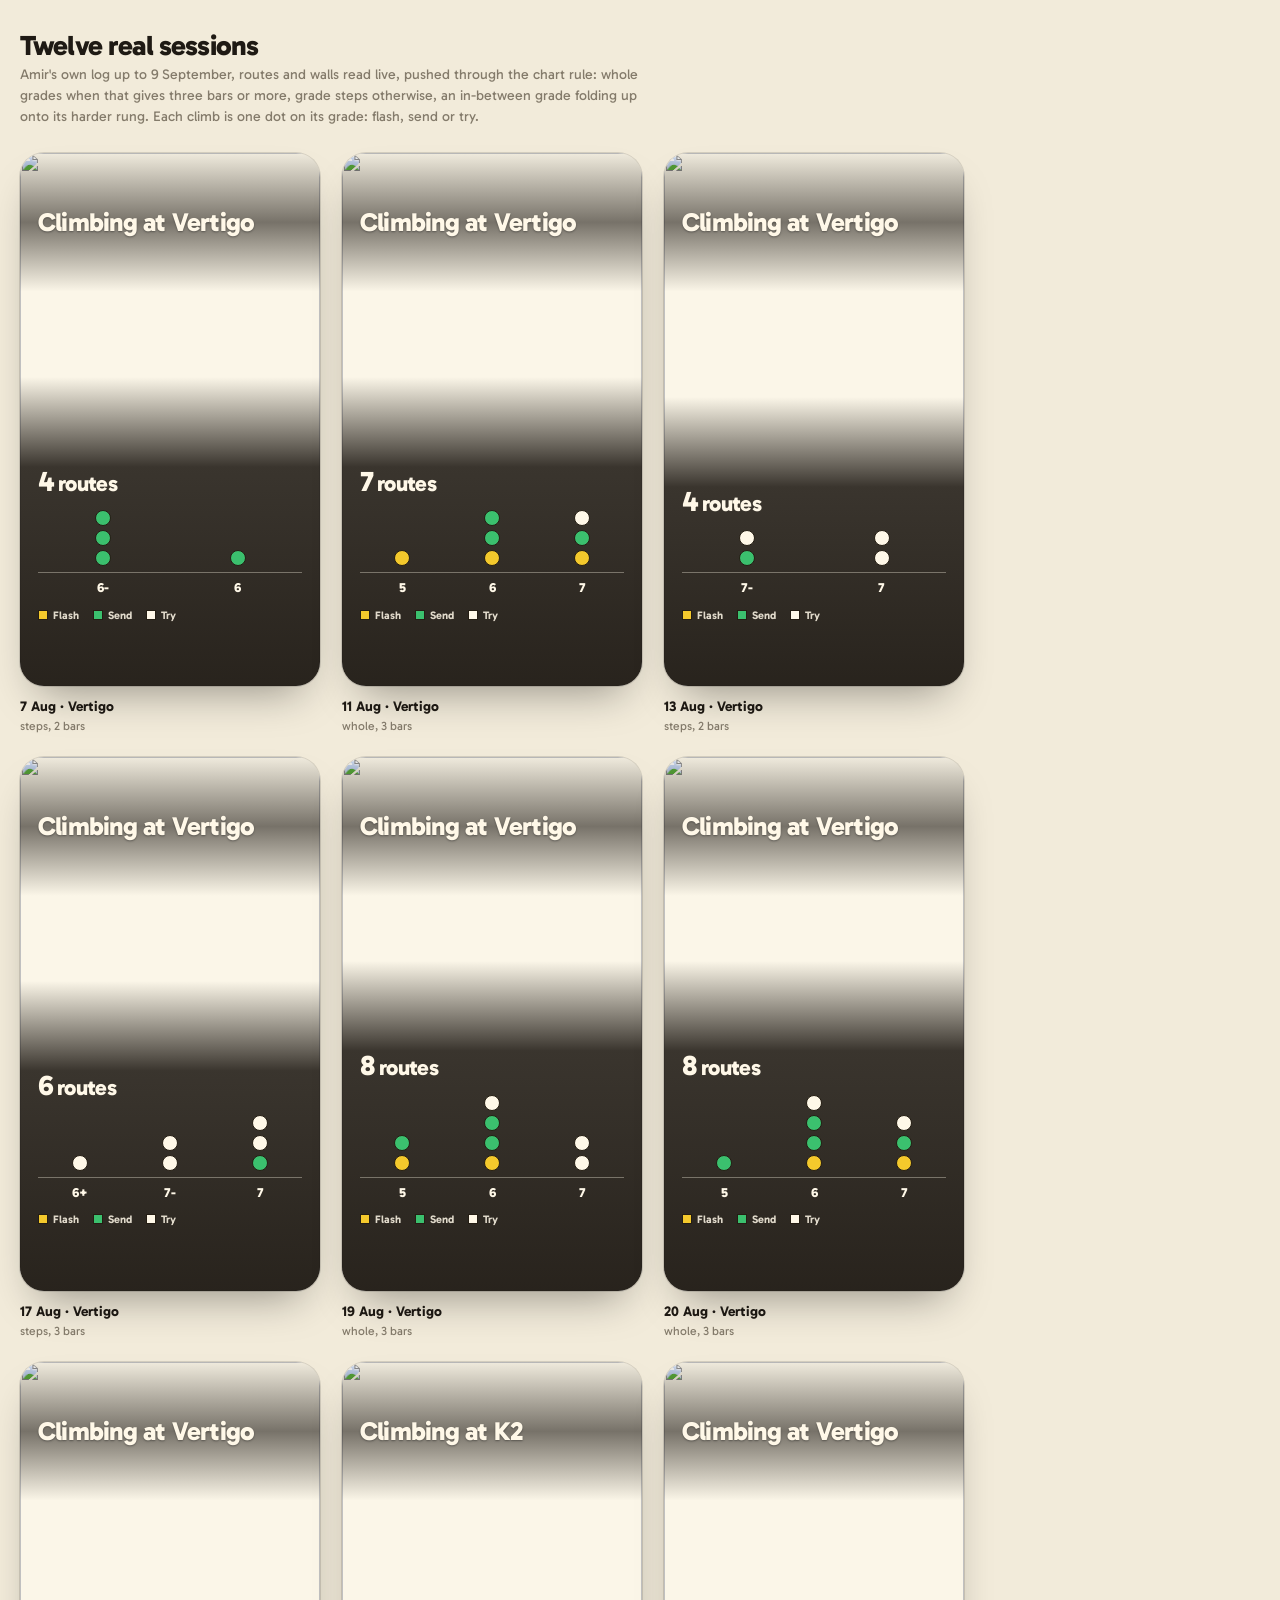
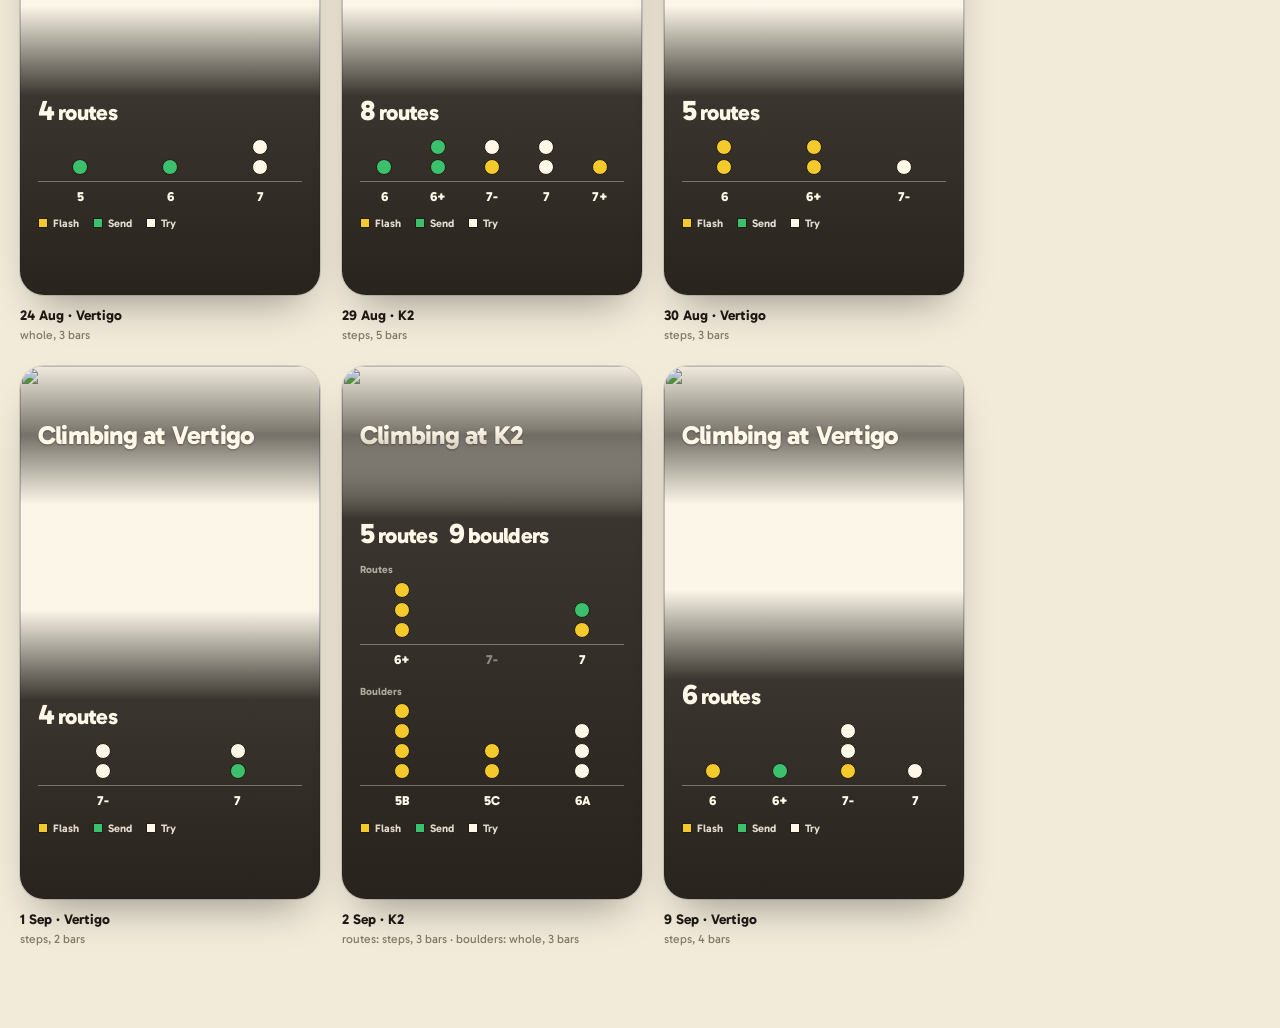
==== commit 60b8ad6f: "Dots per climb instead of bars" ====
--- a/sessions.html
+++ b/sessions.html
@@ -122,12 +122,18 @@
   .card .chart + .chart { margin-top: 14px; }
   .card .ct { font-size: 10.5px; font-weight: 700; color: rgba(255,248,232,.6); margin-bottom: 4px; }
   .card .seg.em { background: transparent; border: none; }
+  /* one dot per climb, stacked on its grade: a unit chart, no scale */
+  .card .dots { display: flex; align-items: flex-end; gap: 10px; padding: 0 2px; border-bottom: 1.5px solid rgba(255,248,232,.35); min-height: 40px; }
+  .card .col { flex: 1; display: flex; flex-direction: column-reverse; align-items: center; gap: 4px; padding-bottom: 6px; }
+  .card .dot { width: 16px; height: 16px; border-radius: 50%; border: 1.5px solid var(--ink-plate); }
+  .card .dot.fl { background: var(--yellow); } .card .dot.se { background: var(--green-lit); } .card .dot.tr { background: var(--cream); }
+  .card .axis div.empty { opacity: .45; }
 </style>
 </head>
 <body>
 <div class="page">
   <h1>Twelve real sessions</h1>
-  <p class="lede">Amir's own log up to 9 September, routes and walls read live, pushed through the chart rule: whole grades when that gives three bars or more, grade steps otherwise, an in-between grade folding up onto its harder rung. Each bar: flash, send, try.</p>
+  <p class="lede">Amir's own log up to 9 September, routes and walls read live, pushed through the chart rule: whole grades when that gives three bars or more, grade steps otherwise, an in-between grade folding up onto its harder rung. Each climb is one dot on its grade: flash, send or try.</p>
   <div class="grid" id="grid"></div>
 </div>
 <script>
@@ -149,19 +155,17 @@
     ["9 Sep",  "vertigo", "Vertigo", [[6,"routes"]], [[null,"steps",[["6",1,0,0],["6+",0,1,0],["7-",1,0,2],["7",0,0,1]]]]]
   ];
   function countHTML(n) { return '<div class="n">' + n.map(function (x) { return '<div><b>' + x[0] + '</b>' + x[1] + '</div>'; }).join('') + '</div>'; }
-  function chartHTML(label, bars, h) {
-    var max = Math.max.apply(null, bars.map(function (x) { return x[1] + x[2] + x[3]; })), u = Math.floor(h / max);
-    function seg(k, cls) { return k ? '<div class="seg ' + cls + '" style="--u:' + u + 'px;--k:' + k + '">' + k + '</div>' : ''; }
+  function chartHTML(label, bars) {
+    function dots(k, cls) { var o = ""; for (var i = 0; i < k; i++) o += '<div class="dot ' + cls + '"></div>'; return o; }
     return '<div class="chart">' + (label ? '<div class="ct">' + label + '</div>' : '') +
-      '<div class="bars" style="height:' + h + 'px">' + bars.map(function (x) { return '<div class="bar">' + seg(x[1], "fl") + seg(x[2], "se") + seg(x[3], "tr") + '</div>'; }).join('') + '</div>' +
-      '<div class="axis">' + bars.map(function (x) { return '<div>' + x[0] + '</div>'; }).join('') + '</div></div>';
+      '<div class="dots">' + bars.map(function (x) { return '<div class="col">' + dots(x[1], "fl") + dots(x[2], "se") + dots(x[3], "tr") + '</div>'; }).join('') + '</div>' +
+      '<div class="axis">' + bars.map(function (x) { return '<div' + (x[1] + x[2] + x[3] ? '' : ' class="empty"') + '>' + x[0] + '</div>'; }).join('') + '</div></div>';
   }
   var LEGEND = '<div class="legend"><span class="fl"><i></i>Flash</span><span class="se"><i></i>Send</span><span class="tr"><i></i>Try</span></div>';
   document.getElementById("grid").innerHTML = S.map(function (s) {
-    var h = s[4].length > 1 ? 64 : 96;
     return '<div class="opt"><div class="card"><div class="ph"><img class="bg" src="' + PHOTOS[s[1]] + '" alt=""><div class="scrim"></div>' +
       '<div class="top"><div class="hl">Climbing at ' + s[2] + '</div></div>' +
-      '<div class="words">' + countHTML(s[3]) + s[4].map(function (c) { return chartHTML(c[0], c[2], h); }).join('') + LEGEND + '</div></div></div>' +
+      '<div class="words">' + countHTML(s[3]) + s[4].map(function (c) { return chartHTML(c[0], c[2]); }).join('') + LEGEND + '</div></div></div>' +
       '<div class="cap">' + s[0] + ' · ' + s[2] + '</div><div class="sub">' + s[4].map(function (c) { return (c[0] ? c[0].toLowerCase() + ': ' : '') + c[1] + ', ' + c[2].length + ' bars'; }).join(' · ') + '</div></div>';
   }).join('');
 </script>
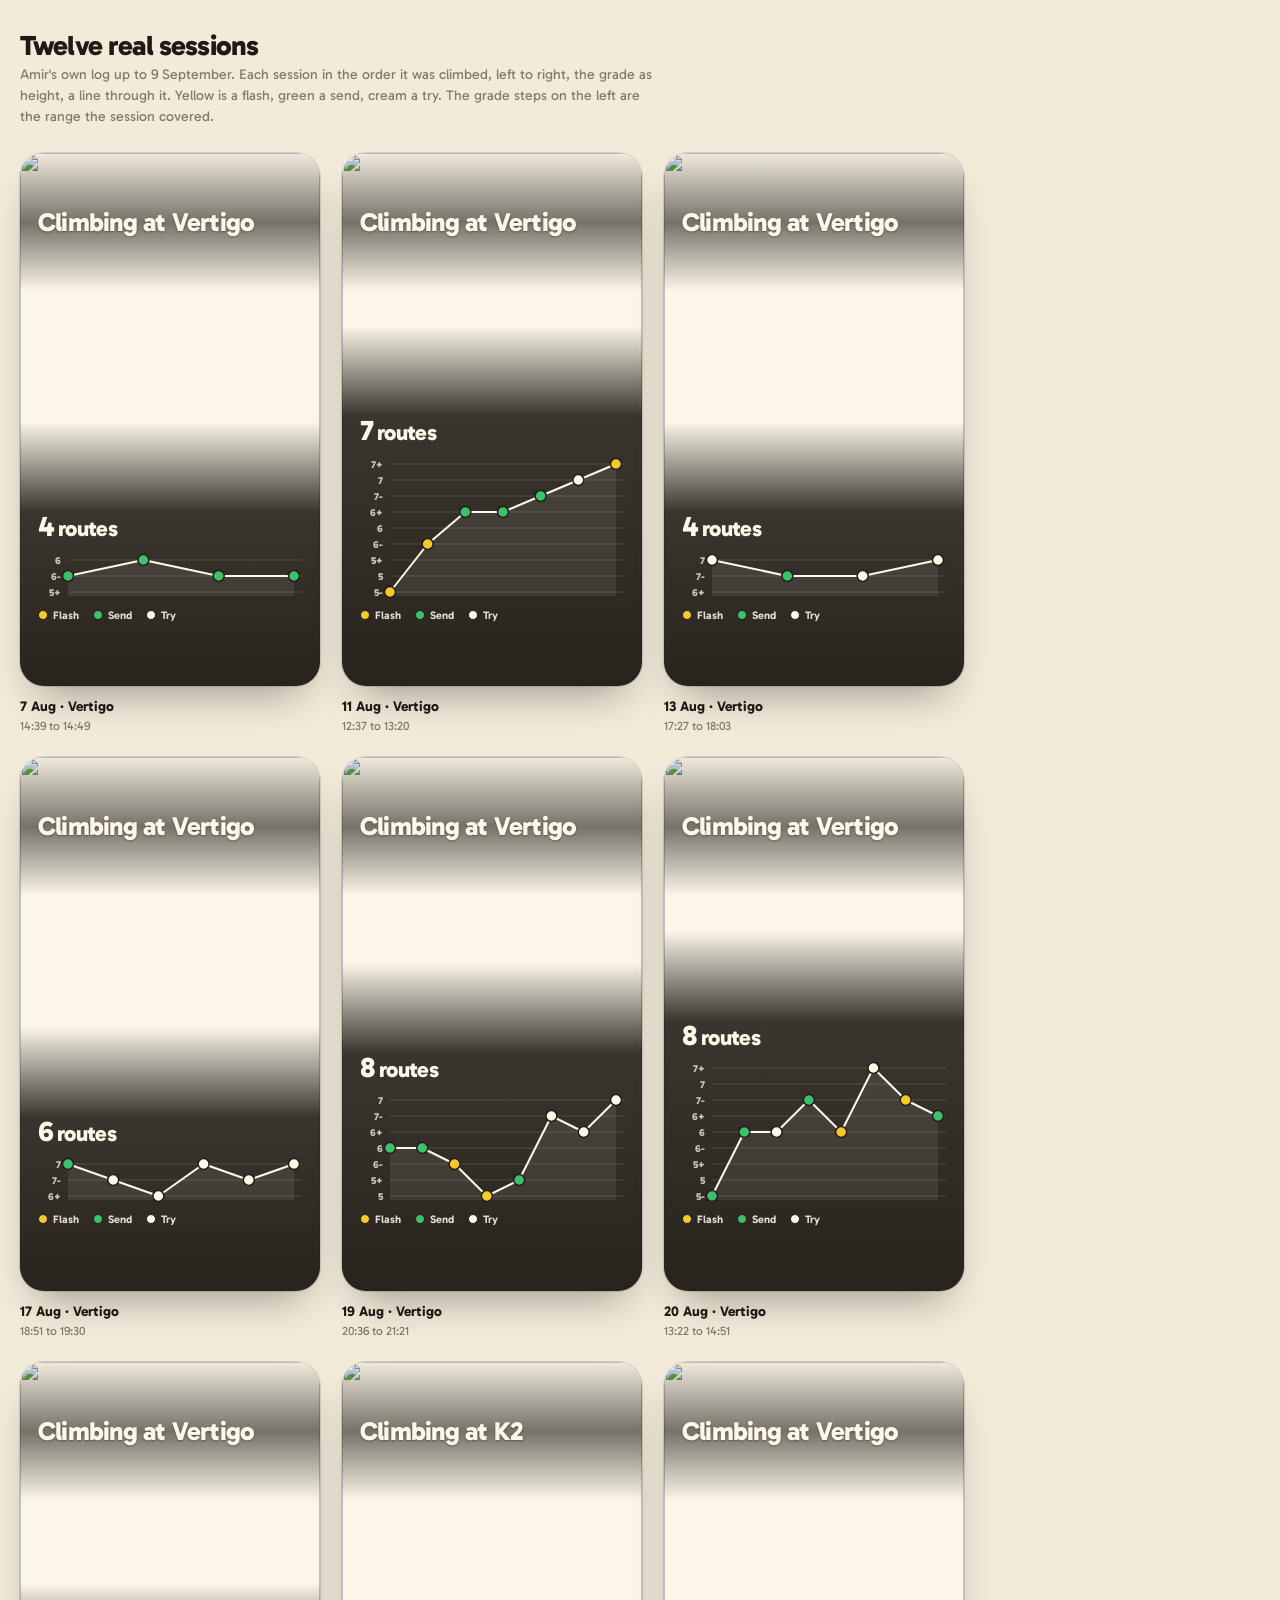
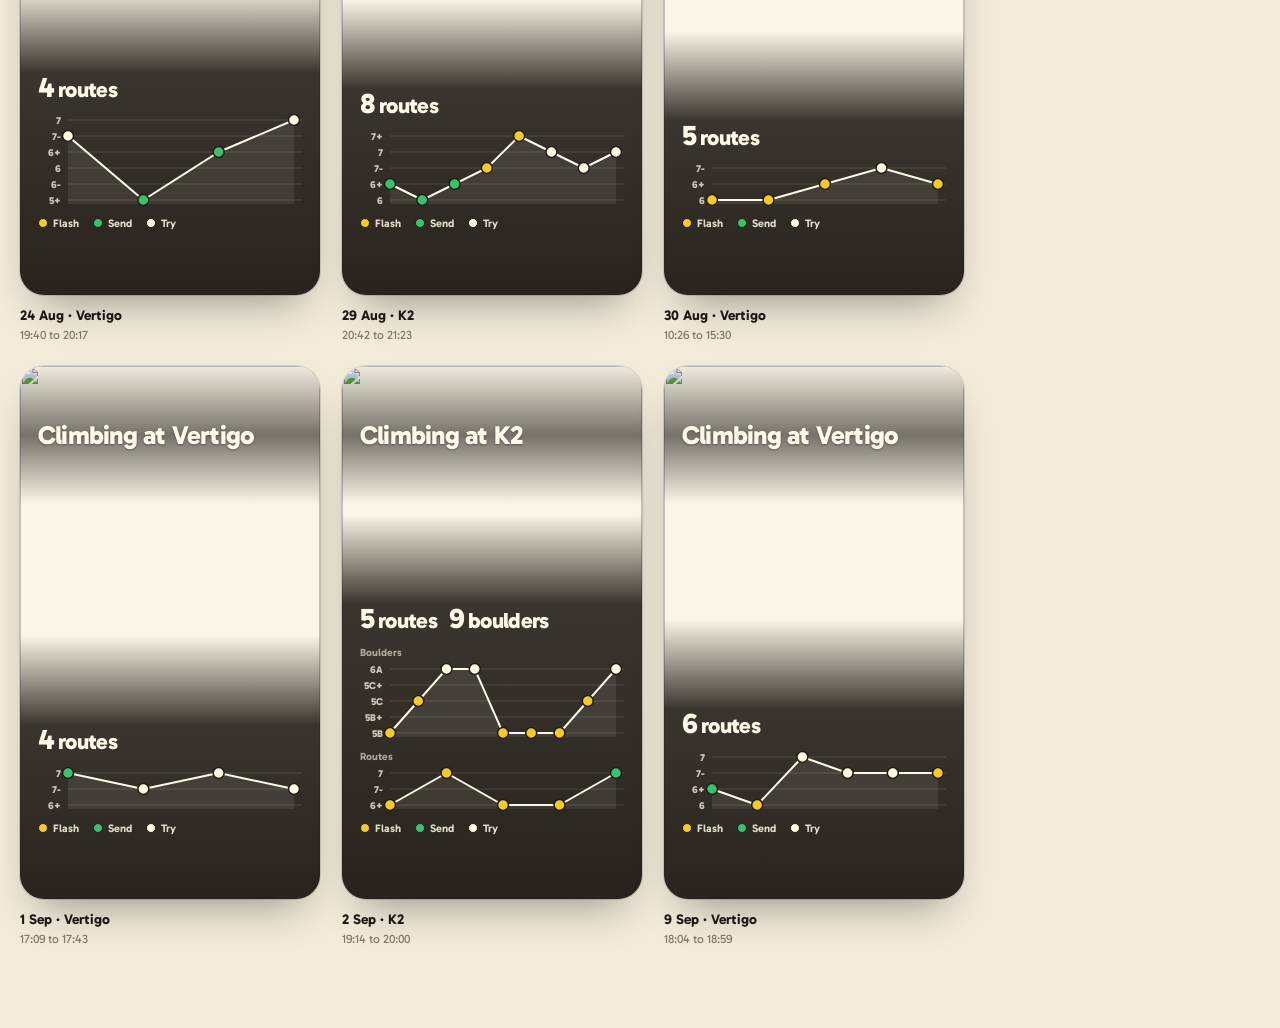
==== commit ee3416d5: "Session profile: climbs in order, grade as height" ====
--- a/sessions.html
+++ b/sessions.html
@@ -20,12 +20,6 @@
   .opt { flex: none; width: 300px; }
   .opt .cap { font-family: var(--font-display); font-weight: 700; font-size: 14px; margin: 10px 0 0; }
   .opt .sub { color: var(--muted); font-size: 12px; }
-  /* holds: holdHTML's emission, small */
-  .hold.sm.hx { flex: 0 0 var(--hs); width: var(--hs); height: var(--hs); }
-  .hold.sm.hx .route.sm { flex: 0 0 var(--hs); width: var(--hs); height: var(--hs); font-size: calc(var(--hs) * .3); --rox: 3px; --roy: 4px; --rbw: 2px; }
-  .hold.sm.hx .badge-sent { width: 15px; height: 15px; top: -5px; right: -5px; }
-  .hold.sm.hx .badge-sent svg { width: 8px; height: 8px; }
-
   /* ===== THE POSTER. 1080×1920, opaque. The lane's own wall photo is the
      whole picture. The place is the headline, the city under it, the date
      small. Then how much was climbed. Then ONE highlight if the session
@@ -103,70 +97,71 @@
     background-image: linear-gradient(45deg, #d9d2c2 25%, transparent 25%, transparent 75%, #d9d2c2 75%), linear-gradient(45deg, #d9d2c2 25%, transparent 25%, transparent 75%, #d9d2c2 75%);
     background-size: 16px 16px; background-position: 0 0, 8px 8px; }
   #png3 .ph { background: transparent; }
-  /* THE FULL LIST. Opaque, a photo of the gym itself behind it. Every
-     climb from the hardest down, six rows, the rest counted in one line. */
-  .card.full .scrim { background: linear-gradient(180deg, rgba(31,26,20,.05) 0%, rgba(31,26,20,.55) 13%, rgba(31,26,20,0) 26%, rgba(31,26,20,0) 40%, rgba(31,26,20,.9) 56%, rgba(31,26,20,.97) 100%); }
-  .card.full .list { margin-top: 12px; }
-  .card.full .li { padding: 4px 0; }
-  .card.full .more { padding-top: 7px; border-top: 1px solid rgba(255,248,232,.18); font-size: 11px; font-weight: 700; color: rgba(255,248,232,.6); }
-  /* The dark backing belongs to the words, not to the frame: it covers the
-     block whatever its height, fades out 90px above it, and runs to the
-     bottom edge. The old fixed scrim is kept only for the top title. */
+  .card { width: 300px; border-radius: 24px; }
+  /* The dark backing belongs to the words */
   .card .scrim { background: linear-gradient(180deg, rgba(31,26,20,.05) 0%, rgba(31,26,20,.6) 13%, rgba(31,26,20,0) 26%) !important; }
   .card .words::before { content: ""; position: absolute; left: -18px; right: -18px; top: -90px; bottom: -70px; z-index: -1;
     background: linear-gradient(180deg, rgba(31,26,20,0) 0%, rgba(31,26,20,.88) 90px, rgba(31,26,20,.96) 100%); }
   .card .words { z-index: 2; }
   .card .ph { isolation: isolate; }
-
-  .card { width: 300px; border-radius: 24px; }
-  .card .chart + .chart { margin-top: 14px; }
-  .card .ct { font-size: 10.5px; font-weight: 700; color: rgba(255,248,232,.6); margin-bottom: 4px; }
-  .card .seg.em { background: transparent; border: none; }
-  /* one dot per climb, stacked on its grade: a unit chart, no scale */
-  .card .dots { display: flex; align-items: flex-end; gap: 10px; padding: 0 2px; border-bottom: 1.5px solid rgba(255,248,232,.35); min-height: 40px; }
-  .card .col { flex: 1; display: flex; flex-direction: column-reverse; align-items: center; gap: 4px; padding-bottom: 6px; }
-  .card .dot { width: 16px; height: 16px; border-radius: 50%; border: 1.5px solid var(--ink-plate); }
-  .card .dot.fl { background: var(--yellow); } .card .dot.se { background: var(--green-lit); } .card .dot.tr { background: var(--cream); }
-  .card .axis div.empty { opacity: .45; }
+  /* THE PROFILE. The evening in climbing order, left to right, the grade
+     as height. A line through the climbs, each one a dot in its outcome's
+     colour. No counts anywhere: the shape is the picture. */
+  .card .prof { margin-top: 12px; }
+  .card .prof + .prof { margin-top: 10px; }
+  .card .ct { font-size: 10.5px; font-weight: 700; color: rgba(255,248,232,.6); margin-bottom: 2px; }
+  .card svg { display: block; width: 100%; height: auto; overflow: visible; }
+  .card .legend { display: flex; gap: 14px; margin-top: 10px; font-size: 11px; font-weight: 700; color: rgba(255,248,232,.85); }
+  .card .legend i { display: inline-block; width: 10px; height: 10px; border-radius: 50%; border: 1.5px solid var(--ink-plate); margin-right: 5px; vertical-align: -1px; }
+  .card .legend .fl i { background: var(--yellow); } .card .legend .se i { background: var(--green-lit); } .card .legend .tr i { background: var(--cream); }
 </style>
 </head>
 <body>
 <div class="page">
   <h1>Twelve real sessions</h1>
-  <p class="lede">Amir's own log up to 9 September, routes and walls read live, pushed through the chart rule: whole grades when that gives three bars or more, grade steps otherwise, an in-between grade folding up onto its harder rung. Each climb is one dot on its grade: flash, send or try.</p>
+  <p class="lede">Amir's own log up to 9 September. Each session in the order it was climbed, left to right, the grade as height, a line through it. Yellow is a flash, green a send, cream a try. The grade steps on the left are the range the session covered.</p>
   <div class="grid" id="grid"></div>
 </div>
 <script>
   var PHOTOS = { vertigo: "https://rtwpyhnmnrdedzvmehwr.supabase.co/storage/v1/object/public/wall-photos/vertigo-ab-anchor-8-1788968189180.jpg",
     k2: "https://rtwpyhnmnrdedzvmehwr.supabase.co/storage/v1/object/public/wall-photos/k2-bratislava-ab-lead-162-1789653473281.jpg" };
-  // [date, gym slug, gym name, count line, charts: [[label or null, mode, bars]]]; bars: [grade, flash, send, try]
-  var S = [
-    ["7 Aug",  "vertigo", "Vertigo", [[4,"routes"]], [[null,"steps",[["6-",0,3,0],["6",0,1,0]]]]],
-    ["11 Aug", "vertigo", "Vertigo", [[7,"routes"]], [[null,"whole",[["5",1,0,0],["6",1,2,0],["7",1,1,1]]]]],
-    ["13 Aug", "vertigo", "Vertigo", [[4,"routes"]], [[null,"steps",[["7-",0,1,1],["7",0,0,2]]]]],
-    ["17 Aug", "vertigo", "Vertigo", [[6,"routes"]], [[null,"steps",[["6+",0,0,1],["7-",0,0,2],["7",0,1,2]]]]],
-    ["19 Aug", "vertigo", "Vertigo", [[8,"routes"]], [[null,"whole",[["5",1,1,0],["6",1,2,1],["7",0,0,2]]]]],
-    ["20 Aug", "vertigo", "Vertigo", [[8,"routes"]], [[null,"whole",[["5",0,1,0],["6",1,2,1],["7",1,1,1]]]]],
-    ["24 Aug", "vertigo", "Vertigo", [[4,"routes"]], [[null,"whole",[["5",0,1,0],["6",0,1,0],["7",0,0,2]]]]],
-    ["29 Aug", "k2", "K2", [[8,"routes"]], [[null,"steps",[["6",0,1,0],["6+",0,2,0],["7-",1,0,1],["7",0,0,2],["7+",1,0,0]]]]],
-    ["30 Aug", "vertigo", "Vertigo", [[5,"routes"]], [[null,"steps",[["6",2,0,0],["6+",2,0,0],["7-",0,0,1]]]]],
-    ["1 Sep",  "vertigo", "Vertigo", [[4,"routes"]], [[null,"steps",[["7-",0,0,2],["7",0,1,1]]]]],
-    ["2 Sep",  "k2", "K2", [[5,"routes"],[9,"boulders"]], [["Routes","steps",[["6+",3,0,0],["7-",0,0,0],["7",1,1,0]]],["Boulders","whole",[["5B",4,0,0],["5C",2,0,0],["6A",0,0,3]]]]],
-    ["9 Sep",  "vertigo", "Vertigo", [[6,"routes"]], [[null,"steps",[["6",1,0,0],["6+",0,1,0],["7-",1,0,2],["7",0,0,1]]]]]
-  ];
+  var STEPS = ['4-','4','4+','5-','5','5+','6-','6','6+','7-','7','7+','8-','8','8+'];
+  var FONT = ['4','4+','5','5+','5A','5A+','5B','5B+','5C','5C+','6A','6A+','6B','6B+','6C','6C+','7A','7A+'];
+  var S = [{"day": "7 Aug", "gym": "Vertigo", "slug": "vertigo", "climbs": [{"g": "6-", "rk": 6, "o": "se", "b": false, "n": "Mist", "tries": 1, "hm": "14:39"}, {"g": "6", "rk": 7, "o": "se", "b": false, "n": "Hedge Maze", "tries": 1, "hm": "14:39"}, {"g": "6-", "rk": 6, "o": "se", "b": false, "n": "Spruce", "tries": 1, "hm": "14:44"}, {"g": "6-", "rk": 6, "o": "se", "b": false, "n": "Big Wave", "tries": 1, "hm": "14:49"}]}, {"day": "11 Aug", "gym": "Vertigo", "slug": "vertigo", "climbs": [{"g": "5-", "rk": 3, "o": "fl", "b": false, "n": "Midnight", "tries": 1, "hm": "12:37"}, {"g": "6-", "rk": 6, "o": "fl", "b": false, "n": "Snow Squall", "tries": 1, "hm": "12:37"}, {"g": "6+", "rk": 8, "o": "se", "b": false, "n": "Slipstream", "tries": 1, "hm": "12:38"}, {"g": "6+", "rk": 8, "o": "se", "b": false, "n": "Cold Snap", "tries": 1, "hm": "12:43"}, {"g": "7-", "rk": 9, "o": "se", "b": false, "n": "Sunburst", "tries": 1, "hm": "12:48"}, {"g": "7", "rk": 10, "o": "tr", "b": false, "n": "Nightmare", "tries": 1, "hm": "12:57"}, {"g": "7+", "rk": 11, "o": "fl", "b": false, "n": "Night Crux", "tries": 1, "hm": "13:20"}]}, {"day": "13 Aug", "gym": "Vertigo", "slug": "vertigo", "climbs": [{"g": "7", "rk": 10, "o": "tr", "b": false, "n": "Wattage", "tries": 1, "hm": "17:27"}, {"g": "7-", "rk": 9, "o": "se", "b": false, "n": "Void Dyno", "tries": 1, "hm": "17:37"}, {"g": "7-", "rk": 9, "o": "tr", "b": false, "n": "Snowblind", "tries": 1, "hm": "17:45"}, {"g": "7", "rk": 10, "o": "tr", "b": false, "n": "Quagmire", "tries": 2, "hm": "18:03"}]}, {"day": "17 Aug", "gym": "Vertigo", "slug": "vertigo", "climbs": [{"g": "7", "rk": 10, "o": "se", "b": false, "n": "Wattage", "tries": 1, "hm": "18:51"}, {"g": "7-", "rk": 9, "o": "tr", "b": false, "n": "Snowblind", "tries": 1, "hm": "19:01"}, {"g": "6+", "rk": 8, "o": "tr", "b": false, "n": "Cave Run", "tries": 1, "hm": "19:04"}, {"g": "7", "rk": 10, "o": "tr", "b": false, "n": "Dark Storm", "tries": 1, "hm": "19:17"}, {"g": "7-", "rk": 9, "o": "tr", "b": false, "n": "Nettle", "tries": 1, "hm": "19:21"}, {"g": "7", "rk": 10, "o": "tr", "b": false, "n": "Nightmare", "tries": 1, "hm": "19:30"}]}, {"day": "19 Aug", "gym": "Vertigo", "slug": "vertigo", "climbs": [{"g": "6", "rk": 7, "o": "se", "b": false, "n": "Flare-Up", "tries": 1, "hm": "20:36"}, {"g": "6", "rk": 7, "o": "se", "b": false, "n": "Stonewall", "tries": 1, "hm": "20:37"}, {"g": "6-", "rk": 6, "o": "fl", "b": false, "n": "Ninja Factor", "tries": 1, "hm": "21:11"}, {"g": "5", "rk": 4, "o": "fl", "b": false, "n": "Bluebell", "tries": 1, "hm": "21:11"}, {"g": "5+", "rk": 5, "o": "se", "b": false, "n": "Sprout", "tries": 1, "hm": "21:11"}, {"g": "7-", "rk": 9, "o": "tr", "b": false, "n": "Nettle", "tries": 1, "hm": "21:11"}, {"g": "6+", "rk": 8, "o": "tr", "b": false, "n": "Cave Run", "tries": 1, "hm": "21:21"}, {"g": "7", "rk": 10, "o": "tr", "b": false, "n": "Nightmare", "tries": 1, "hm": "21:21"}]}, {"day": "20 Aug", "gym": "Vertigo", "slug": "vertigo", "climbs": [{"g": "5-", "rk": 3, "o": "se", "b": false, "n": "Marshmallow", "tries": 1, "hm": "13:22"}, {"g": "6", "rk": 7, "o": "se", "b": false, "n": "Hedge Maze", "tries": 1, "hm": "13:22"}, {"g": "6", "rk": 7, "o": "tr", "b": false, "n": "Onyx", "tries": 1, "hm": "13:22"}, {"g": "7-", "rk": 9, "o": "se", "b": false, "n": "Hot Pink Fury", "tries": 1, "hm": "13:22"}, {"g": "6", "rk": 7, "o": "fl", "b": false, "n": "Neon Nights", "tries": 1, "hm": "13:22"}, {"g": "7+", "rk": 11, "o": "tr", "b": false, "n": "Venom", "tries": 1, "hm": "14:30"}, {"g": "7-", "rk": 9, "o": "fl", "b": false, "n": "Granite", "tries": 1, "hm": "14:30"}, {"g": "6+", "rk": 8, "o": "se", "b": false, "n": "Ember Trail", "tries": 1, "hm": "14:51"}]}, {"day": "24 Aug", "gym": "Vertigo", "slug": "vertigo", "climbs": [{"g": "7-", "rk": 9, "o": "tr", "b": false, "n": "Nettle", "tries": 1, "hm": "19:40"}, {"g": "5+", "rk": 5, "o": "se", "b": false, "n": "Puddle Jump", "tries": 1, "hm": "19:41"}, {"g": "6+", "rk": 8, "o": "se", "b": false, "n": "Red Alert", "tries": 1, "hm": "19:41"}, {"g": "7", "rk": 10, "o": "tr", "b": false, "n": "Dark Storm", "tries": 1, "hm": "20:17"}]}, {"day": "29 Aug", "gym": "K2", "slug": "k2", "climbs": [{"g": "6+", "rk": 8, "o": "se", "b": false, "n": "Kraken", "tries": 1, "hm": "20:42"}, {"g": "6", "rk": 7, "o": "se", "b": false, "n": "Hranolky", "tries": 1, "hm": "20:42"}, {"g": "6+", "rk": 8, "o": "se", "b": false, "n": "Kruh", "tries": 1, "hm": "20:42"}, {"g": "7-", "rk": 9, "o": "fl", "b": false, "n": "Zmrzlina", "tries": 1, "hm": "20:48"}, {"g": "7+", "rk": 11, "o": "fl", "b": false, "n": "Kefet", "tries": 1, "hm": "20:55"}, {"g": "7", "rk": 10, "o": "tr", "b": false, "n": "Lekno", "tries": 1, "hm": "21:03"}, {"g": "7-", "rk": 9, "o": "tr", "b": false, "n": "Momoa", "tries": 1, "hm": "21:13"}, {"g": "7", "rk": 10, "o": "tr", "b": false, "n": "Kevlarová", "tries": 1, "hm": "21:23"}]}, {"day": "30 Aug", "gym": "Vertigo", "slug": "vertigo", "climbs": [{"g": "6", "rk": 7, "o": "fl", "b": false, "n": "Sľubotechna", "tries": 1, "hm": "10:26"}, {"g": "6", "rk": 7, "o": "fl", "b": false, "n": "Plot Twist", "tries": 1, "hm": "10:54"}, {"g": "6+", "rk": 8, "o": "fl", "b": false, "n": "Cobalt Crag", "tries": 1, "hm": "11:01"}, {"g": "7-", "rk": 9, "o": "tr", "b": false, "n": "Obsidian Run", "tries": 1, "hm": "11:25"}, {"g": "6+", "rk": 8, "o": "fl", "b": false, "n": "Highlighter", "tries": 1, "hm": "15:30"}]}, {"day": "1 Sep", "gym": "Vertigo", "slug": "vertigo", "climbs": [{"g": "7", "rk": 10, "o": "se", "b": false, "n": "Nightmare", "tries": 1, "hm": "17:09"}, {"g": "7-", "rk": 9, "o": "tr", "b": false, "n": "Snowblind", "tries": 1, "hm": "17:14"}, {"g": "7", "rk": 10, "o": "tr", "b": false, "n": "Quagmire", "tries": 2, "hm": "17:39"}, {"g": "7-", "rk": 9, "o": "tr", "b": false, "n": "Nettle", "tries": 2, "hm": "17:43"}]}, {"day": "2 Sep", "gym": "K2", "slug": "k2", "climbs": [{"g": "5B", "rk": 6, "o": "fl", "b": true, "n": "Tulipán", "tries": 1, "hm": "19:14"}, {"g": "5C", "rk": 8, "o": "fl", "b": true, "n": "Fazuľka", "tries": 1, "hm": "19:14"}, {"g": "6A", "rk": 10, "o": "tr", "b": true, "n": "Sitno", "tries": 1, "hm": "19:15"}, {"g": "6A", "rk": 10, "o": "tr", "b": true, "n": "Rozsutec", "tries": 1, "hm": "19:15"}, {"g": "5B", "rk": 6, "o": "fl", "b": true, "n": "Cinka", "tries": 1, "hm": "19:15"}, {"g": "5B", "rk": 6, "o": "fl", "b": true, "n": "Sedmokráska", "tries": 1, "hm": "19:15"}, {"g": "5B", "rk": 6, "o": "fl", "b": true, "n": "Krúpa", "tries": 1, "hm": "19:16"}, {"g": "5C", "rk": 8, "o": "fl", "b": true, "n": "Bimbo", "tries": 1, "hm": "19:17"}, {"g": "6A", "rk": 10, "o": "tr", "b": true, "n": "Sokolie", "tries": 1, "hm": "19:21"}, {"g": "6+", "rk": 8, "o": "fl", "b": false, "n": "Spára", "tries": 1, "hm": "19:27"}, {"g": "7", "rk": 10, "o": "fl", "b": false, "n": "Zúfalec", "tries": 1, "hm": "19:33"}, {"g": "6+", "rk": 8, "o": "fl", "b": false, "n": "Puklina", "tries": 1, "hm": "19:47"}, {"g": "6+", "rk": 8, "o": "fl", "b": false, "n": "Kamzík", "tries": 1, "hm": "19:47"}, {"g": "7", "rk": 10, "o": "se", "b": false, "n": "Kevlarová", "tries": 1, "hm": "20:00"}]}, {"day": "9 Sep", "gym": "Vertigo", "slug": "vertigo", "climbs": [{"g": "6+", "rk": 8, "o": "se", "b": false, "n": "Red Alert", "tries": 1, "hm": "18:04"}, {"g": "6", "rk": 7, "o": "fl", "b": false, "n": "Midweek Crisis", "tries": 1, "hm": "18:10"}, {"g": "7", "rk": 10, "o": "tr", "b": false, "n": "Quagmire", "tries": 1, "hm": "18:10"}, {"g": "7-", "rk": 9, "o": "tr", "b": false, "n": "Nettle", "tries": 1, "hm": "18:38"}, {"g": "7-", "rk": 9, "o": "tr", "b": false, "n": "Snowblind", "tries": 3, "hm": "18:58"}, {"g": "7-", "rk": 9, "o": "fl", "b": false, "n": "Imposter Syndrome", "tries": 1, "hm": "18:59"}]}];
+  var COL = { fl: "#F4C92C", se: "#3BC06E", tr: "#FFF8E8" };
   function countHTML(n) { return '<div class="n">' + n.map(function (x) { return '<div><b>' + x[0] + '</b>' + x[1] + '</div>'; }).join('') + '</div>'; }
-  function chartHTML(label, bars) {
-    function dots(k, cls) { var o = ""; for (var i = 0; i < k; i++) o += '<div class="dot ' + cls + '"></div>'; return o; }
-    return '<div class="chart">' + (label ? '<div class="ct">' + label + '</div>' : '') +
-      '<div class="dots">' + bars.map(function (x) { return '<div class="col">' + dots(x[1], "fl") + dots(x[2], "se") + dots(x[3], "tr") + '</div>'; }).join('') + '</div>' +
-      '<div class="axis">' + bars.map(function (x) { return '<div' + (x[1] + x[2] + x[3] ? '' : ' class="empty"') + '>' + x[0] + '</div>'; }).join('') + '</div></div>';
+  function profile(label, climbs, scale) {
+    var lo = Math.min.apply(null, climbs.map(function (c) { return c.rk; })), hi = Math.max.apply(null, climbs.map(function (c) { return c.rk; }));
+    if (hi - lo < 2) { lo = Math.max(0, lo - 1); hi = lo + 2; }
+    var W = 264, L = 30, R = 8, rowH = 16, H = (hi - lo) * rowH + 12, n = climbs.length;
+    var x = function (i) { return n === 1 ? L + (W - L - R) / 2 : L + (W - L - R) * i / (n - 1); };
+    var y = function (rk) { return 6 + (hi - rk) * rowH; };
+    var pts = climbs.map(function (c, i) { return [x(i), y(c.rk)]; });
+    var s = '<svg viewBox="0 0 ' + W + ' ' + H + '">';
+    for (var r = lo; r <= hi; r++) {
+      s += '<line x1="' + L + '" x2="' + W + '" y1="' + y(r) + '" y2="' + y(r) + '" stroke="rgba(255,248,232,.14)" stroke-width="1"/>' +
+           '<text x="' + (L - 7) + '" y="' + (y(r) + 3.5) + '" text-anchor="end" font-family="Gabarito" font-weight="800" font-size="10" fill="rgba(255,248,232,.75)">' + scale[r] + '</text>';
+    }
+    if (n > 1) {
+      s += '<polygon points="' + pts.map(function (p) { return p.join(','); }).join(' ') + ' ' + pts[n - 1][0] + ',' + (H - 2) + ' ' + pts[0][0] + ',' + (H - 2) + '" fill="rgba(255,248,232,.08)"/>';
+      s += '<polyline points="' + pts.map(function (p) { return p.join(','); }).join(' ') + '" fill="none" stroke="#FFF8E8" stroke-width="2" stroke-linejoin="round" stroke-linecap="round"/>';
+    }
+    climbs.forEach(function (c, i) { s += '<circle cx="' + pts[i][0] + '" cy="' + pts[i][1] + '" r="5.5" fill="' + COL[c.o] + '" stroke="#241D13" stroke-width="1.5"/>'; });
+    s += '</svg>';
+    return '<div class="prof">' + (label ? '<div class="ct">' + label + '</div>' : '') + s + '</div>';
   }
   var LEGEND = '<div class="legend"><span class="fl"><i></i>Flash</span><span class="se"><i></i>Send</span><span class="tr"><i></i>Try</span></div>';
   document.getElementById("grid").innerHTML = S.map(function (s) {
-    return '<div class="opt"><div class="card"><div class="ph"><img class="bg" src="' + PHOTOS[s[1]] + '" alt=""><div class="scrim"></div>' +
-      '<div class="top"><div class="hl">Climbing at ' + s[2] + '</div></div>' +
-      '<div class="words">' + countHTML(s[3]) + s[4].map(function (c) { return chartHTML(c[0], c[2]); }).join('') + LEGEND + '</div></div></div>' +
-      '<div class="cap">' + s[0] + ' · ' + s[2] + '</div><div class="sub">' + s[4].map(function (c) { return (c[0] ? c[0].toLowerCase() + ': ' : '') + c[1] + ', ' + c[2].length + ' bars'; }).join(' · ') + '</div></div>';
+    var rope = s.climbs.filter(function (c) { return !c.b; }), boul = s.climbs.filter(function (c) { return c.b; });
+    var n = [];
+    if (rope.length) n.push([rope.length, "routes"]);
+    if (boul.length) n.push([boul.length, "boulders"]);
+    var both = rope.length && boul.length;
+    var profs = (boul.length ? profile(both ? "Boulders" : null, boul, FONT) : '') + (rope.length ? profile(both ? "Routes" : null, rope, STEPS) : '');
+    return '<div class="opt"><div class="card"><div class="ph"><img class="bg" src="' + PHOTOS[s.slug] + '" alt=""><div class="scrim"></div>' +
+      '<div class="top"><div class="hl">Climbing at ' + s.gym + '</div></div>' +
+      '<div class="words">' + countHTML(n) + profs + LEGEND + '</div></div></div>' +
+      '<div class="cap">' + s.day + ' · ' + s.gym + '</div><div class="sub">' + s.climbs[0].hm + ' to ' + s.climbs[s.climbs.length - 1].hm + '</div></div>';
   }).join('');
 </script>
 </body>
